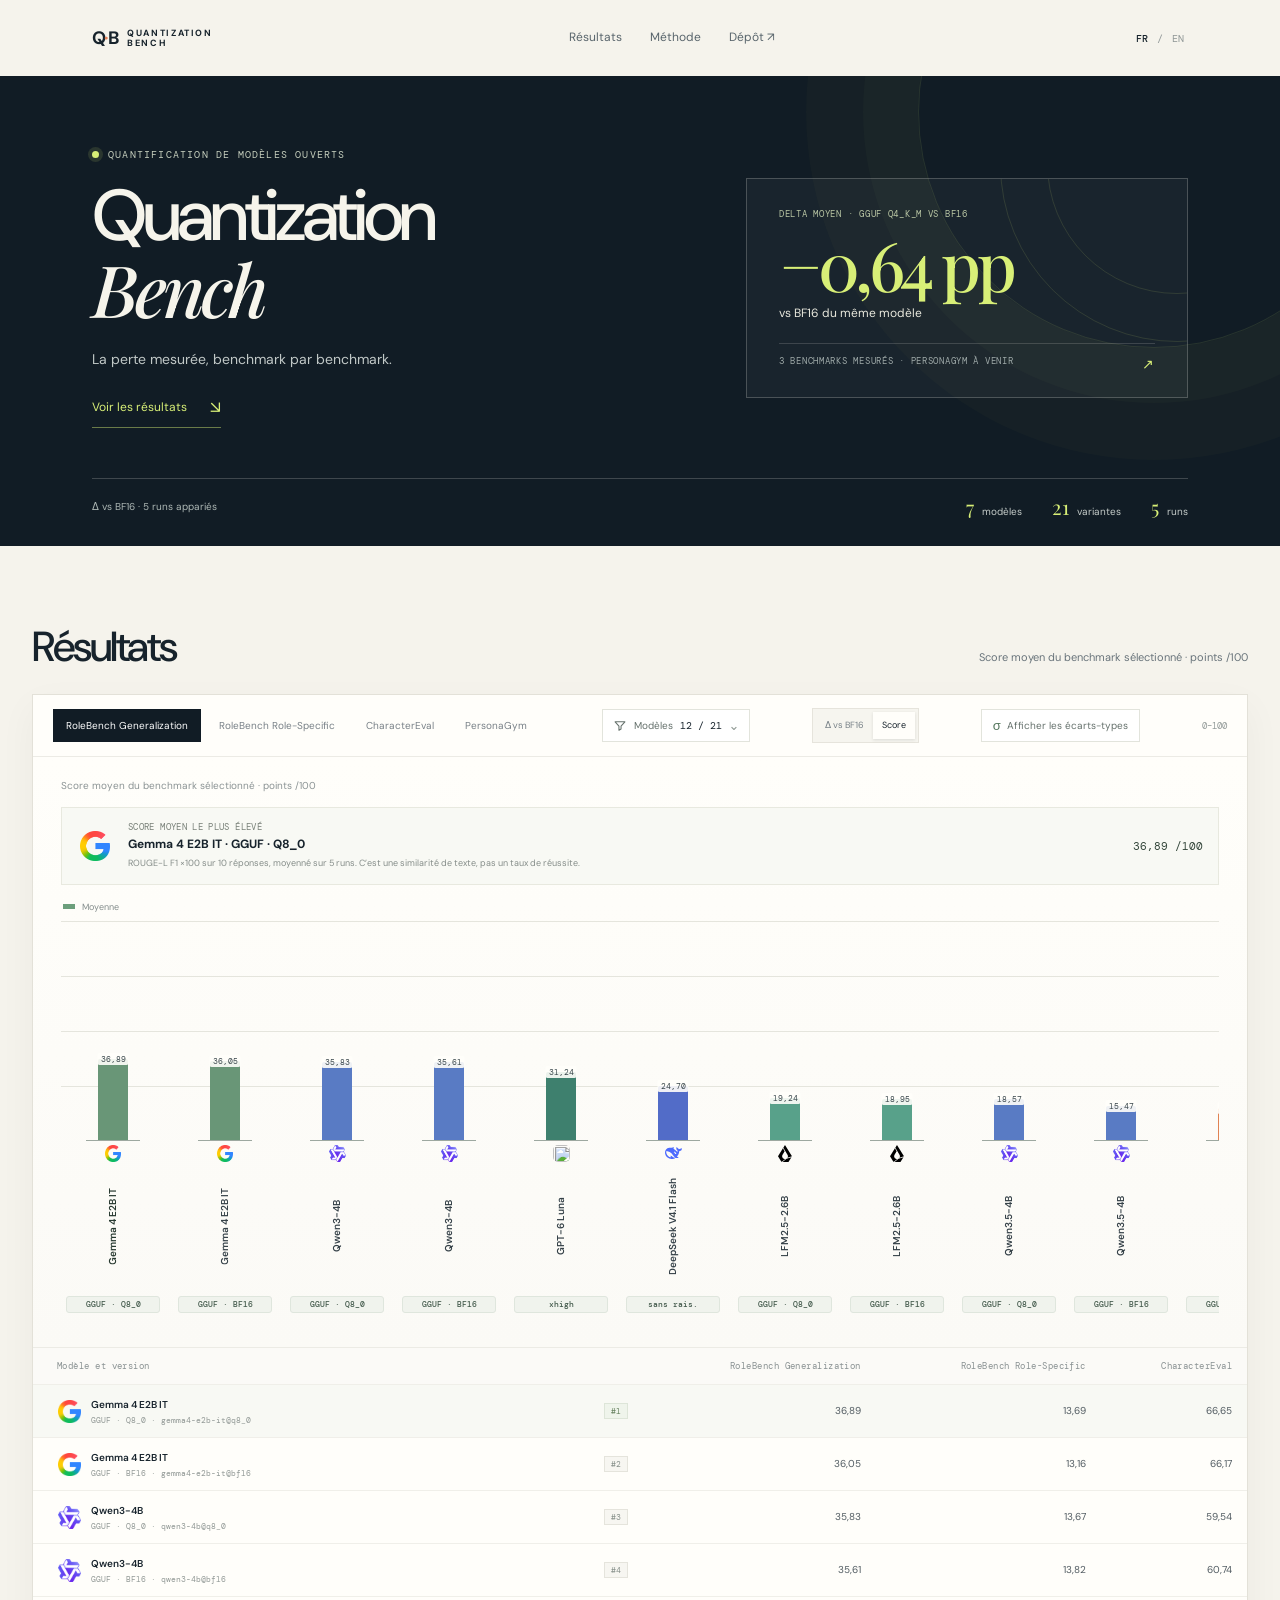
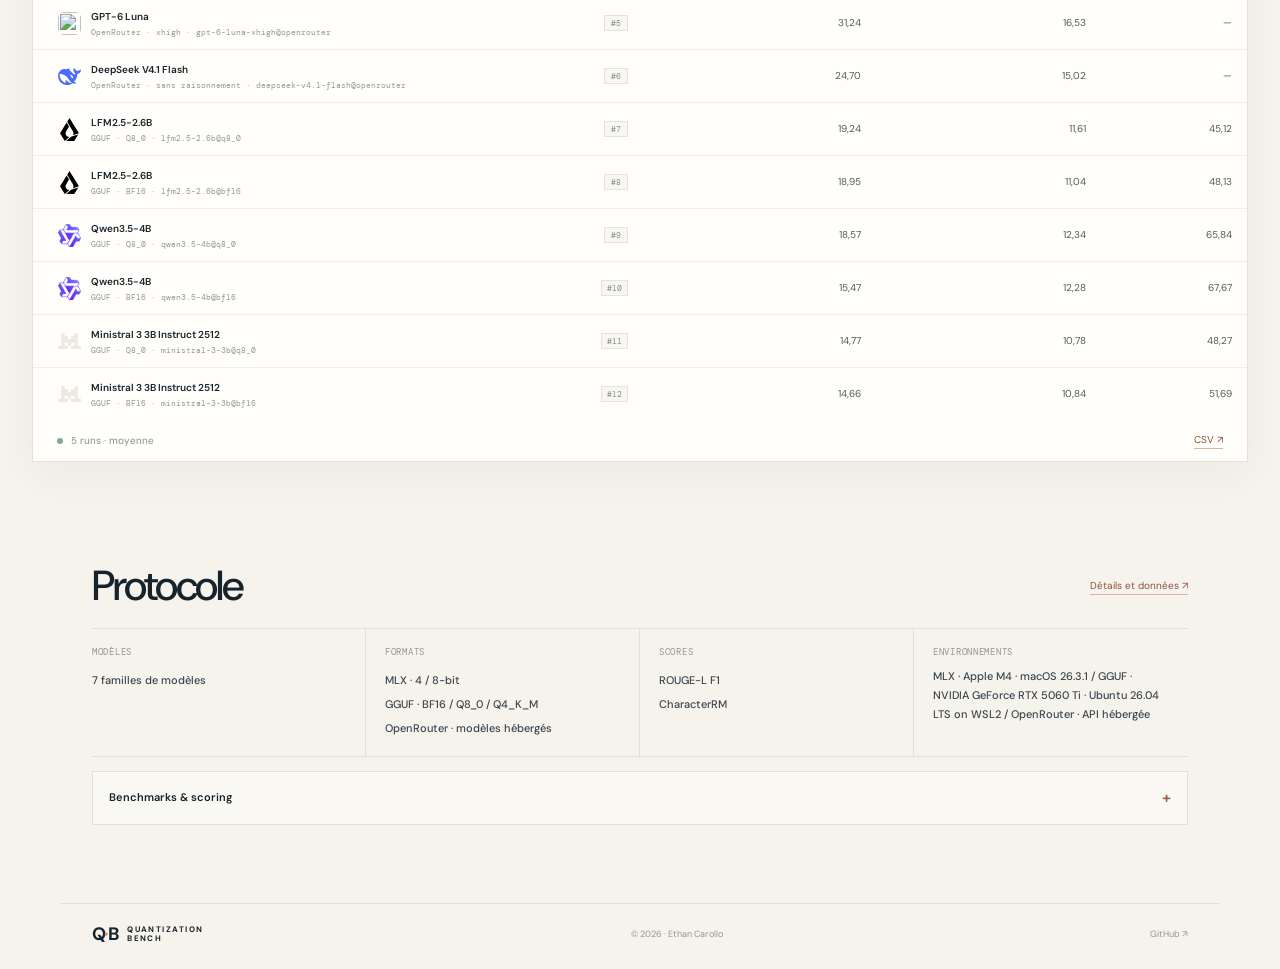
==== index.html @ e73d3d97 "feat(results): number ranked model rows" ====
<!doctype html>
<html lang="fr">
<head>
  <meta charset="utf-8">
  <meta name="viewport" content="width=device-width, initial-scale=1">
  <meta name="theme-color" content="#111c25">
  <meta name="description" content="Measured benchmark score changes by GGUF quantization, compared with BF16 baselines.">
  <title>Quantization Bench — Results</title>
  <link rel="icon" type="image/svg+xml" href="favicon.svg">
  <link rel="stylesheet" href="styles.css?v=model-ranks-20261015">
  <script defer src="site.js?v=model-ranks-20261015"></script>
</head>
<body>
  <a class="skip-link" href="#main" data-i18n="skip">Aller au contenu</a>
  <header class="topbar">
    <a class="wordmark" href="#top" aria-label="Quantization Bench"><span class="mark">Q<span>·</span>B</span><span>QUANTIZATION<br>BENCH</span></a>
    <nav class="topnav" aria-label="Navigation principale" data-i18n-aria="nav.aria">
      <a href="#results" data-i18n="nav.results">Résultats</a>
      <a href="#method" data-i18n="nav.method">Méthode</a>
      <a href="https://github.com/EthanCarollo/quantization-bench" data-i18n="nav.repo">Dépôt ↗</a>
    </nav>
    <div class="language-switch" role="group" aria-label="Language / Langue">
      <button type="button" data-language="fr" aria-pressed="true">FR</button><span aria-hidden="true">/</span><button type="button" data-language="en" aria-pressed="false">EN</button>
    </div>
  </header>

  <main id="main">
    <section class="hero" id="top">
      <div class="hero-grid">
        <div class="hero-copy">
          <p class="eyebrow"><span class="pulse"></span><span data-i18n="hero.eyebrow">OPEN MODEL QUANTIZATION</span></p>
          <h1 data-i18n="hero.title">Quantization<br><em>Bench</em></h1>
          <p class="hero-lede" data-i18n="hero.lede">Perte mesurée, benchmark par benchmark.</p>
          <a class="hero-link" href="#results"><span data-i18n="hero.cta">Voir les résultats</span><span aria-hidden="true">↘</span></a>
        </div>
        <div class="hero-score" aria-live="polite">
          <div class="score-orbit orbit-one"></div><div class="score-orbit orbit-two"></div>
          <p class="score-kicker" data-i18n="hero.scoreLabel">Q4_K_M · DELTA MOYEN VS BF16</p>
          <strong id="hero-score-value">—</strong>
          <p class="score-model" id="hero-score-model">—</p>
          <div class="score-foot"><span data-i18n="hero.scoreNote">3 benchmarks · 5 modèles GGUF</span><span class="score-arrow">↗</span></div>
        </div>
      </div>
      <div class="hero-bottom">
        <span class="hero-summary" data-i18n="hero.summary">Δ vs BF16 · 5 runs appariés</span>
        <div class="hero-stats">
          <div><strong id="stat-models">5</strong><span data-i18n="stats.models">modèles</span></div>
          <div><strong id="stat-variants">19</strong><span data-i18n="stats.variants">variantes</span></div>
          <div><strong>5</strong><span data-i18n="stats.runs">runs</span></div>
        </div>
      </div>
    </section>

    <section class="section results-section" id="results">
      <div class="section-heading">
        <h2 data-i18n="results.title">Résultats</h2>
        <p class="section-intro" data-i18n="results.caption">Δ vs BF16 · points sur 100</p>
      </div>
      <div class="score-panel">
        <div class="panel-top">
          <div class="metric-tabs" role="group" aria-label="Benchmark" data-i18n-aria="metric.aria">
            <button id="tab-general" class="metric-tab active" type="button" aria-controls="metric-panel" aria-pressed="true" data-metric="rolebench_generalization">RoleBench Generalization</button>
            <button id="tab-specific" class="metric-tab" type="button" aria-controls="metric-panel" aria-pressed="false" data-metric="rolebench_role_specific">RoleBench Role-Specific</button>
            <button id="tab-character" class="metric-tab" type="button" aria-controls="metric-panel" aria-pressed="false" data-metric="charactereval">CharacterEval</button>
            <button id="tab-personagym" class="metric-tab" type="button" aria-controls="metric-panel" aria-pressed="false" data-metric="personagym">PersonaGym</button>
          </div>
          <div class="model-filter" id="model-filter">
            <button class="model-filter-toggle" id="model-filter-toggle" type="button" aria-expanded="false" aria-controls="model-filter-popover">
              <svg aria-hidden="true" viewBox="0 0 20 20"><path d="M3 4h14l-5.5 6.2v4.1l-3 1.7v-5.8L3 4Z" /></svg>
              <span data-i18n="results.modelFilter">Modèles</span>
              <strong id="model-filter-count">—</strong>
              <span class="model-filter-caret" aria-hidden="true">⌄</span>
            </button>
            <div class="model-filter-popover" id="model-filter-popover" hidden>
              <label class="sr-only" for="model-filter-search" data-i18n="results.modelSearch">Rechercher un modèle ou un format</label>
              <input id="model-filter-search" class="model-filter-search" type="search" data-i18n-placeholder="results.modelSearch" placeholder="Rechercher un modèle ou un format">
              <div class="model-filter-actions">
                <button id="model-select-all" type="button" data-i18n="results.selectAll">Tout afficher</button>
                <button id="model-select-none" type="button" data-i18n="results.selectNone">Tout masquer</button>
              </div>
              <div class="model-filter-options" id="model-filter-options" role="group" aria-label="Configurations affichées" data-i18n-aria="results.modelOptions"></div>
              <p class="model-filter-no-results" id="model-filter-no-results" data-i18n="results.noSearchResults" hidden>Aucun modèle ne correspond à cette recherche.</p>
              <p class="model-filter-status" id="model-filter-status" aria-live="polite"></p>
            </div>
          </div>
          <div class="view-switch" role="group" aria-label="Data view" data-i18n-aria="view.aria">
            <button type="button" data-view="delta" aria-pressed="false" data-i18n="view.delta">Δ vs BF16</button>
            <button type="button" data-view="score" aria-pressed="true" data-i18n="view.score">Score</button>
          </div>
          <button class="stddev-toggle" id="stddev-toggle" type="button" aria-pressed="false" aria-controls="bar-chart score-table">
            <span class="stddev-symbol" aria-hidden="true">σ</span>
            <span id="stddev-toggle-label" data-i18n="results.showStdDev">Afficher les écarts-types</span>
          </button>
          <span class="scale-label" id="scale-label">± points</span>
        </div>
        <div class="chart-area" id="metric-panel" role="region" aria-labelledby="tab-general" tabindex="0">
          <p class="chart-caption" data-i18n="results.chartCaption">Δ moyenne appariée · points /100 · négatif = perte</p>
          <div class="ranking-insight" aria-live="polite">
            <span class="insight-logo model-logo" id="insight-logo" aria-hidden="true">Q</span>
            <div class="insight-copy">
              <span class="insight-kicker" id="insight-label">Meilleur résultat sur ce benchmark</span>
              <strong id="insight-title">—</strong>
              <span id="insight-description">Classement limité au benchmark sélectionné.</span>
            </div>
            <strong class="insight-value" id="insight-value">—</strong>
          </div>
          <div class="chart-legend" aria-label="Légende du graphique">
            <span><i class="legend-mean" aria-hidden="true"></i><span data-i18n="results.legendMean">Moyenne</span></span>
            <span id="legend-sd" hidden><i class="legend-spread" aria-hidden="true"></i><span data-i18n="results.legendSpread">Écart-type (±1σ)</span></span>
          </div>
          <div class="bar-chart" id="bar-chart" aria-live="polite" aria-label="Comparaison des scores" data-i18n-aria="chart.aria"></div>
        </div>
        <div class="table-wrap">
          <table>
            <caption class="sr-only">Benchmark results by model and quantization</caption>
            <thead><tr><th scope="col" data-i18n="table.model">Modèle et version</th><th scope="col">RoleBench Generalization</th><th scope="col">RoleBench Role-Specific</th><th scope="col">CharacterEval</th></tr></thead>
            <tbody id="score-table"></tbody>
          </table>
        </div>
        <div class="table-bottom"><span><span class="legend-dot"></span><span id="result-runs-label" data-i18n="results.runs">5 runs · moyenne ± écart-type</span></span><a href="https://github.com/EthanCarollo/quantization-bench/blob/main/results/summary.csv" data-i18n="results.csv">CSV ↗</a></div>
      </div>
    </section>

    <section class="section method-section" id="method">
      <div class="section-heading">
        <h2 data-i18n="method.title">Protocole</h2>
        <a class="text-link" href="https://github.com/EthanCarollo/quantization-bench" data-i18n="method.repo">Détails et données ↗</a>
      </div>
      <div class="fact-grid">
        <article class="fact-card"><span data-i18n="method.models">Modèles</span><strong data-i18n="method.modelsSummary">7 familles de modèles</strong></article>
        <article class="fact-card"><span data-i18n="method.formats">Formats</span><strong>MLX · 4 / 8-bit<br>GGUF · BF16 / Q8_0 / Q4_K_M<br>OpenRouter · modèles hébergés</strong></article>
        <article class="fact-card"><span data-i18n="method.scoring">Scores</span><strong>ROUGE-L F1<br>CharacterRM</strong></article>
        <article class="fact-card"><span data-i18n="method.environment">Environnements</span><strong id="environment-summary">MLX · GGUF</strong></article>
      </div>
      <details class="method-details">
        <summary><span data-i18n="details.title">Benchmarks & scoring</span><span class="summary-plus">+</span></summary>
        <div class="detail-content">
          <p><strong>RoleBench Generalization</strong> — <span data-i18n="details.general">10 prompts · ROUGE-L F1 comparé à une référence RoleGPT.</span></p>
          <p><strong>RoleBench Role-Specific</strong> — <span data-i18n="details.specific">10 prompts liés à un rôle · ROUGE-L F1.</span></p>
          <p><strong>CharacterEval</strong> — <span data-i18n="details.character">12 exemples · CharacterRM · note de 1–5 ramenée à 0–100.</span></p>
          <p><strong>PersonaGym</strong> — <span data-i18n="details.personagym">200 personas · 10 000 questions · action attendue, justification, style linguistique, cohérence et toxicité. PersonaScore et sous-scores de 1 à 5, produits par des modèles-juges. Ce benchmark n’a pas encore été exécuté pour les modèles de cette page.</span> <a href="https://github.com/vsamuel2003/PersonaGym">Code et données ↗</a></p>
          <p data-i18n="details.protocol">Δ = quantized GGUF score − same-model BF16 score · 5 paired runs.</p>
          <p data-i18n="details.sd">Écart-type calculé sur cinq moyennes de run ; pour Δ, sur les cinq différences appariées.</p>
          <p data-i18n="details.reading">Comparez les modèles à l'intérieur d'un même benchmark : les scores entre colonnes ne sont pas équivalents.</p>
          <p data-i18n="details.claims">Les pertes annoncées par les éditeurs ne sont pas référencées.</p>
          <p data-i18n="details.brandCredits">Logos des familles Gemma (Google), Qwen, Mistral et Liquid AI : <a href="https://ai.google.dev/gemma/docs">Google</a> · <a href="https://github.com/QwenLM/qwenlm.github.io">Qwen</a> · <a href="https://mistral.ai/brand/">Mistral</a> · <a href="https://www.liquid.ai/">Liquid AI</a>. Marques affichées pour identifier les modèles évalués, sans affiliation ni approbation.</p>
          <p class="pending-note"><span data-i18n="details.pending">Not run yet:</span> IFBench · Humanity’s Last Exam · LiveCodeBench · PersonaGym</p>
          <div class="detail-links"><a href="https://huggingface.co/datasets/ZenMoore/RoleBench">RoleBench ↗</a><a href="https://github.com/morecry/CharacterEval">CharacterEval ↗</a><a href="https://github.com/EthanCarollo/quantization-bench/blob/main/results/summary.json">JSON ↗</a></div>
        </div>
      </details>
    </section>
  </main>

  <footer class="footer">
    <a class="wordmark footer-wordmark" href="#top"><span class="mark">Q<span>·</span>B</span><span>QUANTIZATION<br>BENCH</span></a>
    <span>© 2026 · Ethan Carollo</span>
    <a href="https://github.com/EthanCarollo/quantization-bench">GitHub ↗</a>
  </footer>
</body>
</html>
---- styles.css ----
@import url('https://fonts.googleapis.com/css2?family=DM+Mono:wght@400;500&family=DM+Sans:wght@400;500;600;700&family=Playfair+Display:ital,wght@0,500;0,600;1,500;1,600&display=swap');

:root {
  --ink: #17232c;
  --muted: #69747b;
  --paper: #f5f3ec;
  --white: #fffefa;
  --navy: #111c25;
  --line: #e1dfd6;
  --lime: #d8ef77;
  --orange: #e58058;
  --mint: #89bfaa;
  --mono: "DM Mono", ui-monospace, SFMono-Regular, monospace;
  --sans: "DM Sans", Inter, system-ui, -apple-system, "Segoe UI", sans-serif;
  --serif: "Playfair Display", Georgia, serif;
  --wrap: 1160px;
}

* { box-sizing: border-box; }
html { scroll-behavior: smooth; scroll-padding-top: 80px; }
body {
  margin: 0;
  background: var(--paper);
  color: var(--ink);
  font: 15px/1.6 var(--sans);
  -webkit-font-smoothing: antialiased;
}
a { color: inherit; text-decoration: none; }
button { font: inherit; }
a:focus-visible, button:focus-visible, summary:focus-visible, [tabindex]:focus-visible {
  outline: 2px solid #829d36;
  outline-offset: 3px;
}
.skip-link {
  position: absolute;
  z-index: 10;
  top: 8px;
  left: -999px;
  padding: 8px 14px;
  background: var(--lime);
}
.skip-link:focus { left: 8px; }
.topbar {
  width: min(100%, var(--wrap));
  height: 76px;
  padding: 0 32px;
  margin: auto;
  display: flex;
  align-items: center;
  justify-content: space-between;
  gap: 20px;
}
.wordmark {
  display: inline-flex;
  align-items: center;
  gap: 10px;
  flex: 0 0 auto;
  font-size: 9px;
  line-height: 1.15;
  letter-spacing: .18em;
  font-weight: 700;
}
.mark { font-size: 18px; letter-spacing: -.09em; }
.mark span { color: var(--orange); }
.topnav { display: flex; align-items: center; gap: 28px; color: #59656c; font-size: 12px; }
.topnav a:hover, .footer a:hover { color: #b75e3b; }
.language-switch { display: flex; align-items: center; gap: 5px; color: #909797; font: 10px var(--mono); }
.language-switch button {
  padding: 7px 4px;
  border: 0;
  background: none;
  color: inherit;
  font: inherit;
  cursor: pointer;
}
.language-switch button[aria-pressed="true"] { color: var(--ink); font-weight: 500; }

.hero {
  position: relative;
  overflow: hidden;
  padding: 58px max(32px, calc((100vw - var(--wrap)) / 2 + 32px)) 24px;
  background: var(--navy);
  color: #f6f4eb;
}
.hero::before {
  position: absolute;
  top: -200px;
  right: -110px;
  width: 470px;
  height: 470px;
  border: 1px solid rgba(216, 239, 119, .11);
  border-radius: 50%;
  box-shadow: 0 0 0 55px rgba(216, 239, 119, .025), 0 0 0 112px rgba(216, 239, 119, .02);
  content: "";
}
.hero-grid, .hero-bottom { position: relative; max-width: 1096px; margin: 0 auto; }
.hero-grid {
  min-height: 308px;
  display: grid;
  grid-template-columns: 1.15fr .85fr;
  align-items: center;
  gap: 56px;
}
.eyebrow { margin: 0 0 19px; font: 10px var(--mono); letter-spacing: .12em; }
.hero .eyebrow { color: #c5cebd; }
.pulse {
  display: inline-block;
  width: 7px;
  height: 7px;
  margin-right: 9px;
  border-radius: 50%;
  background: var(--lime);
  box-shadow: 0 0 0 4px rgba(216, 239, 119, .12);
}
h1, h2, h3, p { margin-top: 0; }
.hero h1 {
  margin: 0 0 18px;
  font-size: clamp(48px, 6vw, 72px);
  font-weight: 500;
  line-height: 1;
  letter-spacing: -.06em;
}
.hero h1 em, h2 em { font-family: var(--serif); font-weight: 500; letter-spacing: -.055em; }
.hero-lede { margin: 0; color: #c1c8c7; font-size: 14px; }
.hero-link {
  display: inline-flex;
  align-items: center;
  gap: 23px;
  margin-top: 23px;
  padding-bottom: 6px;
  border-bottom: 1px solid rgba(216, 239, 119, .45);
  color: var(--lime);
  font-size: 12px;
}
.hero-link span:last-child { font-size: 17px; }
.hero-score {
  position: relative;
  min-height: 220px;
  overflow: hidden;
  padding: 29px 32px 18px;
  border: 1px solid rgba(245, 243, 236, .22);
  background: rgba(255, 255, 255, .035);
}
.score-orbit { position: absolute; border: 1px solid rgba(216, 239, 119, .12); border-radius: 50%; pointer-events: none; }
.orbit-one { top: -145px; right: -120px; width: 260px; height: 260px; }
.orbit-two { top: -192px; right: -168px; width: 355px; height: 355px; }
.score-kicker, .score-foot {
  position: relative;
  font: 9px var(--mono);
  letter-spacing: .08em;
}
.score-kicker { margin: 0 0 8px; color: #b9c6a4; }
.hero-score strong {
  display: block;
  margin: 11px 0 6px;
  color: var(--lime);
  font: 500 68px/.98 var(--serif);
  letter-spacing: -.07em;
}
.score-model { margin: 0 0 20px; color: #e8e8dd; font-size: 12px; }
.score-foot { display: flex; justify-content: space-between; padding-top: 11px; border-top: 1px solid rgba(245, 243, 236, .16); color: #9ea9a8; }
.score-arrow { color: var(--lime); font-size: 14px; }
.hero-bottom {
  display: flex;
  align-items: center;
  justify-content: space-between;
  gap: 24px;
  margin-top: 36px;
  padding: 14px 0 2px;
  border-top: 1px solid rgba(245, 243, 236, .2);
}
.hero-summary { color: #aeb8b5; font-size: 10px; }
.hero-stats { display: flex; gap: 30px; }
.hero-stats div { display: flex; align-items: baseline; gap: 8px; }
.hero-stats strong { color: var(--lime); font: 20px var(--serif); }
.hero-stats span { color: #c6cdca; font-size: 10px; }

.section { width: min(100%, var(--wrap)); margin: 0 auto; padding: 78px 32px; }
.results-section { width: 100%; max-width: none; padding-inline: clamp(18px, 2.5vw, 40px); }
.section-heading { display: flex; align-items: baseline; justify-content: space-between; gap: 24px; margin-bottom: 24px; }
.section-heading h2 { margin: 0; font-size: clamp(30px, 4vw, 42px); font-weight: 500; line-height: 1.1; letter-spacing: -.05em; }
.section-intro { margin: 0; color: var(--muted); font-size: 11px; }
.score-panel { border: 1px solid #e3e1d8; background: var(--white); box-shadow: 0 13px 36px rgba(36, 43, 44, .045); }
.panel-top { min-height: 62px; padding: 9px 20px; border-bottom: 1px solid #ecebe5; display: flex; flex-wrap: wrap; align-items: center; justify-content: space-between; gap: 15px; }
.metric-tabs { display: flex; align-items: center; gap: 5px; }
.metric-tab {
  min-height: 33px;
  padding: 0 12px;
  border: 1px solid transparent;
  background: transparent;
  color: #788087;
  font-size: 10px;
  cursor: pointer;
}
.metric-tab:hover { color: var(--ink); }
.metric-tab.active { border-color: var(--navy); background: var(--navy); color: white; }
.model-filter { position: relative; z-index: 6; flex: 0 0 auto; }
.model-filter-toggle { display: inline-flex; min-height: 33px; align-items: center; gap: 7px; padding: 0 10px; border: 1px solid #e2e4dc; background: #fff; color: #65716c; font-size: 10px; cursor: pointer; }
.model-filter-toggle:hover, .model-filter-toggle[aria-expanded="true"] { border-color: #b8c6bb; color: #33463a; }
.model-filter-toggle svg { width: 14px; height: 14px; fill: none; stroke: currentColor; stroke-linecap: round; stroke-linejoin: round; stroke-width: 1.5; }
.model-filter-toggle strong { color: var(--ink); font: 10px var(--mono); font-variant-numeric: tabular-nums; }
.model-filter-caret { color: #8e9893; font-size: 13px; line-height: 1; }
.model-filter-popover { position: absolute; top: calc(100% + 8px); right: 0; display: grid; grid-template-rows: auto auto minmax(0, 1fr) auto auto; gap: 9px; width: min(340px, calc(100vw - 36px)); max-height: min(460px, 72vh); padding: 12px; overflow: hidden; border: 1px solid #e2e4dc; background: #fffefa; box-shadow: 0 14px 36px rgba(23, 35, 44, .15); }
.model-filter-popover[hidden] { display: none; }
.model-filter-search { width: 100%; min-height: 34px; padding: 0 10px; border: 1px solid #e5e4dc; background: #fff; color: var(--ink); font: 10px var(--sans); }
.model-filter-search:focus { border-color: #a9c2ae; outline: 2px solid rgba(130, 157, 54, .18); }
.model-filter-actions { display: flex; justify-content: space-between; gap: 8px; }
.model-filter-actions button { padding: 4px 0; border: 0; background: none; color: #62746a; font-size: 9px; cursor: pointer; }
.model-filter-actions button:hover { color: #25372d; text-decoration: underline; }
.model-filter-options { display: grid; gap: 8px; min-height: 0; overflow-y: auto; overscroll-behavior: contain; }
.model-filter-family { min-width: 0; margin: 0; padding: 0 0 7px; border: 0; border-bottom: 1px solid #efeee8; }
.model-filter-family legend { width: 100%; padding: 0; margin-bottom: 3px; }
.model-family-toggle { display: flex; align-items: center; gap: 7px; cursor: pointer; }
.model-family-toggle input, .model-filter-option input { width: 13px; height: 13px; flex: 0 0 auto; accent-color: #608b6d; }
.model-family-toggle strong { overflow: hidden; color: #354148; font-size: 10px; font-weight: 600; text-overflow: ellipsis; white-space: nowrap; }
.model-family-toggle > small { margin-left: auto; color: #929996; font: 8px var(--mono); }
.model-family-logo { display: inline-flex; align-items: center; }
.model-family-logo .model-logo { width: 19px; height: 19px; }
.model-filter-variants { display: grid; gap: 2px; padding-left: 26px; }
.model-filter-option { display: flex; align-items: center; gap: 7px; min-height: 24px; color: #66716d; font-size: 9px; cursor: pointer; }
.model-filter-option:hover { color: var(--ink); }
.model-filter-option[hidden], .model-filter-family[hidden] { display: none; }
.model-filter-no-results { margin: 0; padding: 8px 2px; color: #818a87; font-size: 9px; }
.model-filter-status { margin: 0; padding-top: 8px; border-top: 1px solid #efeee8; color: #858e91; font: 8px var(--mono); }
.view-switch { display: flex; flex: 0 0 auto; padding: 3px; border: 1px solid #e6e4dc; background: #f6f5ef; }
.view-switch button { min-height: 27px; padding: 0 9px; border: 0; background: transparent; color: #778087; font-size: 9px; cursor: pointer; }
.view-switch button[aria-pressed="true"] { background: var(--white); color: var(--ink); box-shadow: 0 1px 3px rgba(23, 35, 44, .12); }
.stddev-toggle { display: inline-flex; min-height: 33px; flex: 0 0 auto; align-items: center; gap: 7px; padding: 0 11px; border: 1px solid #e2e4dc; background: #fff; color: #65716c; font-size: 10px; cursor: pointer; }
.stddev-toggle:hover { border-color: #b8c6bb; color: #33463a; }
.stddev-toggle[aria-pressed="true"] { border-color: #a9c2ae; background: #eff5ef; color: #334f3b; }
.stddev-symbol { color: #55775e; font: 13px var(--mono); }
.scale-label { flex: 0 0 auto; color: #929a98; font: 9px var(--mono); }
.chart-area { padding: 21px 28px 22px; background: linear-gradient(180deg, #fffefa, #fbfaf6); }
.chart-caption { margin: 0 0 13px; color: #8b9394; font-size: 10px; }
.view-switch[hidden], .stddev-toggle[hidden], .scale-label[hidden], .chart-legend[hidden] { display: none; }
.ranking-insight { display: grid; grid-template-columns: 38px minmax(0, 1fr) auto; align-items: center; gap: 13px; padding: 13px 15px; border: 1px solid #e8e9df; background: #f8f9f4; }
.insight-logo { width: 36px !important; height: 36px !important; border-radius: 10px !important; font-size: 15px !important; }
.insight-logo.has-logo { padding: 2px; }
.insight-copy { display: grid; min-width: 0; gap: 2px; }
.insight-kicker { color: #788078; font: 9px var(--mono); letter-spacing: .04em; text-transform: uppercase; }
.insight-copy strong { overflow: hidden; color: var(--ink); font-size: 12px; text-overflow: ellipsis; white-space: nowrap; }
.insight-copy > span:last-child { color: #858d89; font-size: 9px; }
.insight-value { padding-left: 12px; color: #33463a; font: 11px var(--mono); font-variant-numeric: tabular-nums; text-align: right; white-space: nowrap; }
.chart-legend { display: flex; align-items: center; gap: 18px; margin: 15px 2px 7px; color: #848d8c; font-size: 9px; }
.chart-legend > span { display: inline-flex; align-items: center; gap: 7px; }
.chart-legend > [hidden] { display: none; }
.legend-mean { width: 12px; height: 5px; background: #6c9f7c; }
.legend-spread { position: relative; width: 16px; height: 2px; background: #3c4945; }
.legend-spread::before, .legend-spread::after { position: absolute; top: -3px; width: 1px; height: 8px; background: #3c4945; content: ""; }
.legend-spread::before { left: 0; }
.legend-spread::after { right: 0; }
.bar-chart { position: relative; display: grid; grid-auto-flow: column; grid-auto-columns: minmax(104px, 1fr); column-gap: 8px; align-items: start; overflow-x: auto; overflow-y: hidden; padding: 0 0 8px; background-size: 100% 220px; background-repeat: no-repeat; scrollbar-width: thin; }
.bar-chart.delta-view { background-image: linear-gradient(to bottom, transparent calc(50% - .5px), #788780 calc(50% - .5px), #788780 calc(50% + .5px), transparent calc(50% + .5px)), repeating-linear-gradient(to bottom, #e5e5dd 0 1px, transparent 1px 25%); }
.bar-chart.score-view { background-image: repeating-linear-gradient(to bottom, #e5e5dd 0 1px, transparent 1px 25%); }
.bar-chart.is-empty { display: block; overflow: visible; padding: 0; background-image: none; }
.empty-results { padding: 22px 12px; border: 1px solid #ecebe5; color: #778087; font-size: 10px; text-align: center; }
.ranking-insight[hidden] { display: none; }
.benchmark-pending { display: grid; gap: 11px; padding: 20px; border: 1px solid #e8e9df; background: #f8f9f4; color: #53625b; font-size: 11px; line-height: 1.6; }
.benchmark-pending strong { max-width: 760px; font-weight: 500; }
.benchmark-pending a { width: fit-content; color: #3f7150; font-size: 10px; text-decoration: none; }
.benchmark-pending a:hover { text-decoration: underline; }
.empty-table { padding: 24px !important; color: #778087 !important; text-align: center !important; white-space: normal !important; }
.bar-column { position: relative; display: grid; grid-template-rows: 220px 24px 152px; justify-items: center; min-width: 0; padding: 0 3px; }
.bar-plot { position: relative; width: min(54px, 72%); height: 220px; overflow: visible; border-bottom: 1px solid #9da8a0; }
.bar-plot:focus-visible { outline: 2px solid #829d36; outline-offset: 3px; }
.bar-fill { position: absolute; top: var(--bar-start); left: 22%; z-index: 2; width: 56%; height: var(--bar-size); border-radius: 2px 2px 0 0; transition: top .35s ease, height .35s ease; }
.bar-fill.brand-gemma { background: #699677; }
.bar-fill.brand-qwen { background: #597bc4; }
.bar-fill.brand-ministral { background: #e18353; }
.bar-fill.brand-lfm { background: #58a18a; }
.bar-fill.brand-openai { background: #3e806e; }
.bar-fill.brand-deepseek { background: #526cc8; }
.bar-fill.brand-other { background: #77827e; }
.bar-fill.negative { border-radius: 0 0 2px 2px; background: #d77b58; }
.bar-fill.positive { background: #70a486; }
.bar-fill.neutral { width: 0; }
.uncertainty-range { position: absolute; top: var(--error-start); left: 50%; z-index: 4; width: 2px; height: var(--error-size); min-height: 2px; transform: translateX(-50%); background: #293b35; pointer-events: none; }
.uncertainty-range::before, .uncertainty-range::after { position: absolute; left: 50%; width: 11px; height: 1px; transform: translateX(-50%); background: #293b35; content: ""; }
.uncertainty-range::before { top: 0; }
.uncertainty-range::after { bottom: 0; }
.bar-value { position: absolute; top: var(--value-y); left: 50%; z-index: 5; padding: 1px 3px; transform: translate(-50%, -50%); border-radius: 2px; background: rgba(255, 254, 250, .9); color: #39464b; font: 8px var(--mono); font-variant-numeric: tabular-nums; white-space: nowrap; }
.bar-column.is-loss .bar-value { color: #a44e32; }
.bar-column.is-top .bar-column-label strong { color: #26382f; }
.bar-tooltip { position: absolute; top: 8px; left: 50%; z-index: 10; display: grid; width: max-content; max-width: min(220px, calc(100vw - 40px)); gap: 3px; padding: 8px 10px; transform: translate(-50%, -5px); border: 1px solid #d8e2d7; border-radius: 5px; background: #17232c; box-shadow: 0 8px 22px rgba(17, 28, 37, .2); color: #f6f4eb; opacity: 0; pointer-events: none; text-align: left; transition: opacity .14s ease, transform .14s ease, visibility .14s ease; visibility: hidden; }
.bar-plot:hover .bar-tooltip, .bar-plot:focus-visible .bar-tooltip { transform: translate(-50%, 0); opacity: 1; visibility: visible; }
.bar-column:first-child .bar-tooltip { left: 0; transform: translate(0, -5px); }
.bar-column:first-child .bar-plot:hover .bar-tooltip, .bar-column:first-child .bar-plot:focus-visible .bar-tooltip { transform: translate(0, 0); }
.bar-column:last-child .bar-tooltip { right: 0; left: auto; transform: translate(0, -5px); }
.bar-column:last-child .bar-plot:hover .bar-tooltip, .bar-column:last-child .bar-plot:focus-visible .bar-tooltip { transform: translate(0, 0); }
.bar-tooltip strong { color: #fffefa; font: 600 11px/1.3 var(--sans); white-space:normal; }
.bar-tooltip span { color: #d8e0db; font: 9px/1.35 var(--mono); white-space:normal; }
.bar-brand { display: flex; align-items: center; justify-content: center; }
.bar-brand .model-logo { width: 19px; height: 19px; border-radius: 6px; font-size: 8px; }
.bar-brand .model-logo.has-logo { padding: 0; }
.bar-column-label { position: relative; display: block; width: 100%; height: 152px; min-height: 0; padding: 0; text-align: center; }
.bar-column-label strong { position: absolute; top: 61px; left: 50%; display: block; width: max-content; max-width: 122px; overflow: hidden; transform: translate(-50%, -50%) rotate(-90deg); transform-origin: center; color: #354148; font-size: 10px; font-weight: 600; line-height: 1.25; text-overflow: ellipsis; white-space: nowrap; }
.bar-column-label small { position: absolute; right: 2px; bottom: 4px; left: 2px; display: block; overflow: hidden; max-width: calc(100% - 4px); margin: 0 auto; padding: 3px 4px; transform: none; border: 1px solid #dfe6dd; border-radius: 3px; background: #f0f3ed; color: #42594b; font: 500 8px/1.2 var(--mono); text-overflow: ellipsis; white-space: nowrap; }
.model-logo { display: inline-flex; width: 25px; height: 25px; flex: 0 0 auto; align-items: center; justify-content: center; border: 1px solid transparent; border-radius: 7px; font: 600 10px var(--sans); }
.model-logo.has-logo { overflow: hidden; border-color: transparent; background: transparent; }
.model-logo img { display: block; width: 100%; height: 100%; object-fit: contain; }
.brand-gemma { border-color: #d3e1d2; background: #edf4ec; color: #4d7857; }
.brand-qwen { border-color: #d4ddf4; background: #edf1fc; color: #536cad; }
.brand-ministral { border-color: #f1d8ca; background: #fbefe8; color: #b96137; }
.brand-lfm { border-color: #d3e5de; background: #eaf4f0; color: #437d68; }
.brand-openai { border-color: #cce6df; background: #e7f4ef; color: #267660; }
.brand-deepseek { border-color: #d4dcf4; background: #edf1fc; color: #4d6bfe; }
.brand-other { border-color: #dfe1df; background: #f1f2f0; color: #68716f; }
.table-wrap { overflow-x: auto; border-top: 1px solid #ecebe5; }
.table-wrap table { width: 100%; min-width: 750px; border-collapse: collapse; }
.table-wrap th { padding: 12px 15px; background: #fbfaf7; color: #8a9293; font: 9px var(--mono); letter-spacing: .05em; text-align: right; }
.table-wrap th:first-child, .table-wrap td:first-child { padding-left: 24px; text-align: left; }
.table-wrap td { padding: 12px 15px; border-top: 1px solid #f0efe9; color: #505a60; font-size: 10px; font-variant-numeric: tabular-nums; text-align: right; white-space: nowrap; }
.table-wrap tbody tr:hover { background: #faf9f4; }
.table-wrap tbody tr.is-top { background: #f8f9f4; }
.table-model { display: flex; min-width: 220px; align-items: center; gap: 9px; }
.table-model > span:nth-child(2) { display: grid; min-width: 0; gap: 2px; }
.model-name { color: var(--ink); font-size: 10px; font-weight: 600; }
.table-model small { color: #929996; font: 8px var(--mono); }
.rank-badge { min-width: 24px; margin-left: auto; padding: 2px 5px; border: 1px solid #e5e4dc; background: #f7f6f1; color: #87908a; font: 8px var(--mono); text-align: center; }
.table-wrap tbody tr.is-top .rank-badge { border-color: #dde5d8; background: #eff4eb; color: #66805e; }
.table-bottom { display: flex; justify-content: space-between; padding: 12px 24px; color: #858e91; font-size: 10px; }
.table-bottom > span { display: flex; align-items: center; gap: 8px; }
.legend-dot { width: 6px; height: 6px; border-radius: 50%; background: #80ad96; }
.table-bottom a, .text-link, .detail-links a { color: #8d523e; border-bottom: 1px solid #d7b4a4; }
.table-bottom a:hover, .text-link:hover, .detail-links a:hover { color: #b76c4b; }
.result-note { margin: 13px 0 0; color: #818a8d; font-size: 10px; }

.method-section { padding-top: 23px; }
.method-section .section-heading { align-items: center; margin-bottom: 19px; }
.text-link { font-size: 10px; white-space: nowrap; }
.fact-grid { display: grid; grid-template-columns: repeat(4, 1fr); border-top: 1px solid var(--line); border-bottom: 1px solid var(--line); }
.fact-card { min-height: 107px; padding: 17px 19px; border-right: 1px solid var(--line); }
.fact-card:first-child { padding-left: 0; }
.fact-card:last-child { border-right: 0; }
.fact-card > span { display: block; margin-bottom: 9px; color: #919797; font: 9px var(--mono); letter-spacing: .08em; text-transform: uppercase; }
.fact-card strong { color: #3b464c; font-size: 11px; font-weight: 500; line-height: 1.7; }
.fact-card #environment-summary { display: block; overflow-wrap: anywhere; }
.method-details { margin-top: 14px; border: 1px solid var(--line); background: rgba(255, 254, 250, .55); }
.method-details summary { display: flex; align-items: center; justify-content: space-between; gap: 12px; padding: 13px 16px; cursor: pointer; font-size: 11px; font-weight: 600; list-style: none; }
.method-details summary::-webkit-details-marker { display: none; }
.summary-plus { color: #9a624b; font-size: 16px; transition: transform .2s; }
.method-details[open] .summary-plus { transform: rotate(45deg); }
.detail-content { padding: 0 16px 16px; color: #69747b; font-size: 10px; }
.detail-content p { margin: 0 0 7px; }
.detail-content strong { color: #39464b; }
.detail-content .pending-note { margin-top: 13px; color: #899193; }
.detail-links { display: flex; flex-wrap: wrap; gap: 14px; margin-top: 12px; }
.detail-links a { font-size: 10px; }
.sr-only { position: absolute; width: 1px; height: 1px; padding: 0; margin: -1px; overflow: hidden; clip: rect(0, 0, 0, 0); white-space: nowrap; border: 0; }

.footer {
  width: min(100%, var(--wrap));
  margin: auto;
  padding: 20px 32px 24px;
  border-top: 1px solid var(--line);
  display: flex;
  align-items: center;
  justify-content: space-between;
  gap: 18px;
  color: #909898;
  font-size: 9px;
}
.footer-wordmark { color: var(--ink); font-size: 8px; }

@media (max-width: 850px) {
  .hero-grid { gap: 30px; }
  .hero-score { padding-right: 22px; padding-left: 22px; }
  .metric-tab { padding: 0 8px; font-size: 9px; }
  .fact-card { padding-right: 12px; padding-left: 12px; }
}
@media (max-width: 650px) {
  .topbar { height: 65px; padding: 0 18px; }
  .topnav { display: none; }
  .hero { padding: 45px 20px 20px; }
  .hero-grid { grid-template-columns: 1fr; gap: 28px; }
  .hero-score { min-height: 198px; }
  .hero-bottom { align-items: flex-start; flex-direction: column; gap: 9px; margin-top: 24px; }
  .hero-stats { width: 100%; justify-content: space-between; gap: 10px; }
  .section { padding: 55px 18px; }
  .results-section { padding-inline: 18px; }
  .section-heading { align-items: flex-start; flex-direction: column; gap: 7px; margin-bottom: 18px; }
  .section-heading h2 { font-size: 34px; }
  .panel-top { align-items: flex-start; flex-direction: column; gap: 8px; padding: 11px 12px; }
  .metric-tabs { width: 100%; flex-wrap: wrap; }
  .metric-tab { padding: 0 8px; font-size: 9px; }
  .model-filter { width: 100%; }
  .model-filter-toggle { width: 100%; justify-content: flex-start; }
  .model-filter-toggle strong { margin-left: auto; }
  .model-filter-popover { right: auto; left: 0; width: 100%; }
  .scale-label { display: none; }
  .chart-area { padding: 17px 13px; }
  .ranking-insight { grid-template-columns: 32px minmax(0, 1fr); gap: 9px; padding: 11px; }
  .insight-logo { width: 30px !important; height: 30px !important; }
  .insight-value { grid-column: 2; padding: 3px 0 0; text-align: left; }
  .chart-legend { gap: 11px; font-size: 8px; }
  .bar-chart { grid-auto-columns: minmax(86px, 1fr); background-size: 100% 205px; }
  .bar-column { grid-template-rows: 205px 22px 142px; }
  .bar-plot { height: 205px; }
  .bar-column-label { height: 142px; }
  .bar-column-label strong { top: 55px; max-width: 108px; font-size: 9px; }
  .bar-column-label small { right: 0; bottom: 3px; left: 0; max-width: 100%; padding: 3px 2px; font-size: 7px; }
  .bar-tooltip { max-width: min(190px, calc(100vw - 30px)); }
  .bar-value { font-size: 7px; }
  .table-wrap table { min-width: 700px; }
  .table-wrap th:first-child, .table-wrap td:first-child { padding-left: 14px; }
  .table-bottom { padding: 11px 13px; }
  .method-section { padding-top: 0; }
  .method-section .section-heading { flex-direction: row; align-items: center; }
  .fact-grid { grid-template-columns: repeat(2, 1fr); }
  .fact-card { min-height: 94px; padding: 13px 10px; border-bottom: 1px solid var(--line); }
  .fact-card:nth-child(odd) { padding-left: 0; border-right: 1px solid var(--line); }
  .fact-card:nth-child(even) { border-right: 0; }
  .fact-card:nth-last-child(-n+2) { border-bottom: 0; }
  .footer { padding: 18px; }
}
@media (prefers-reduced-motion: reduce) {
  *, *::before, *::after { scroll-behavior: auto !important; transition: none !important; }
}
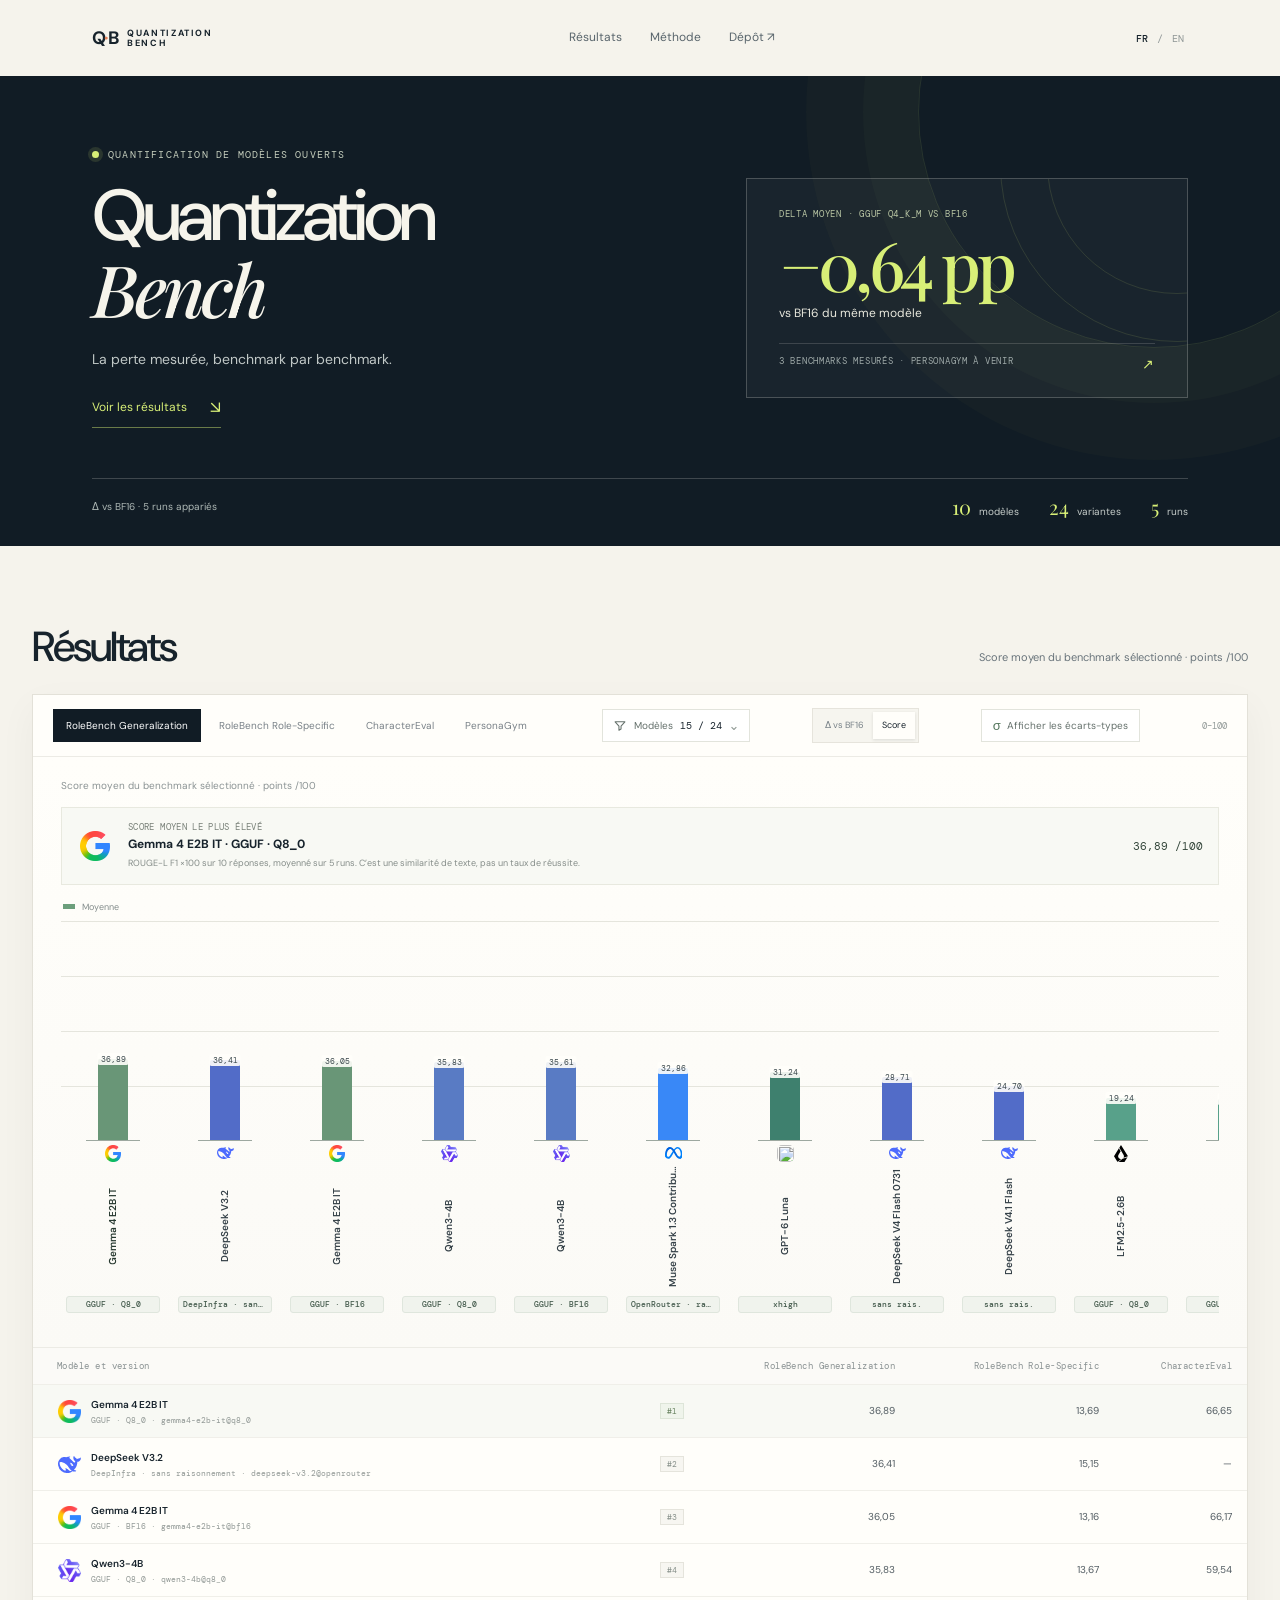
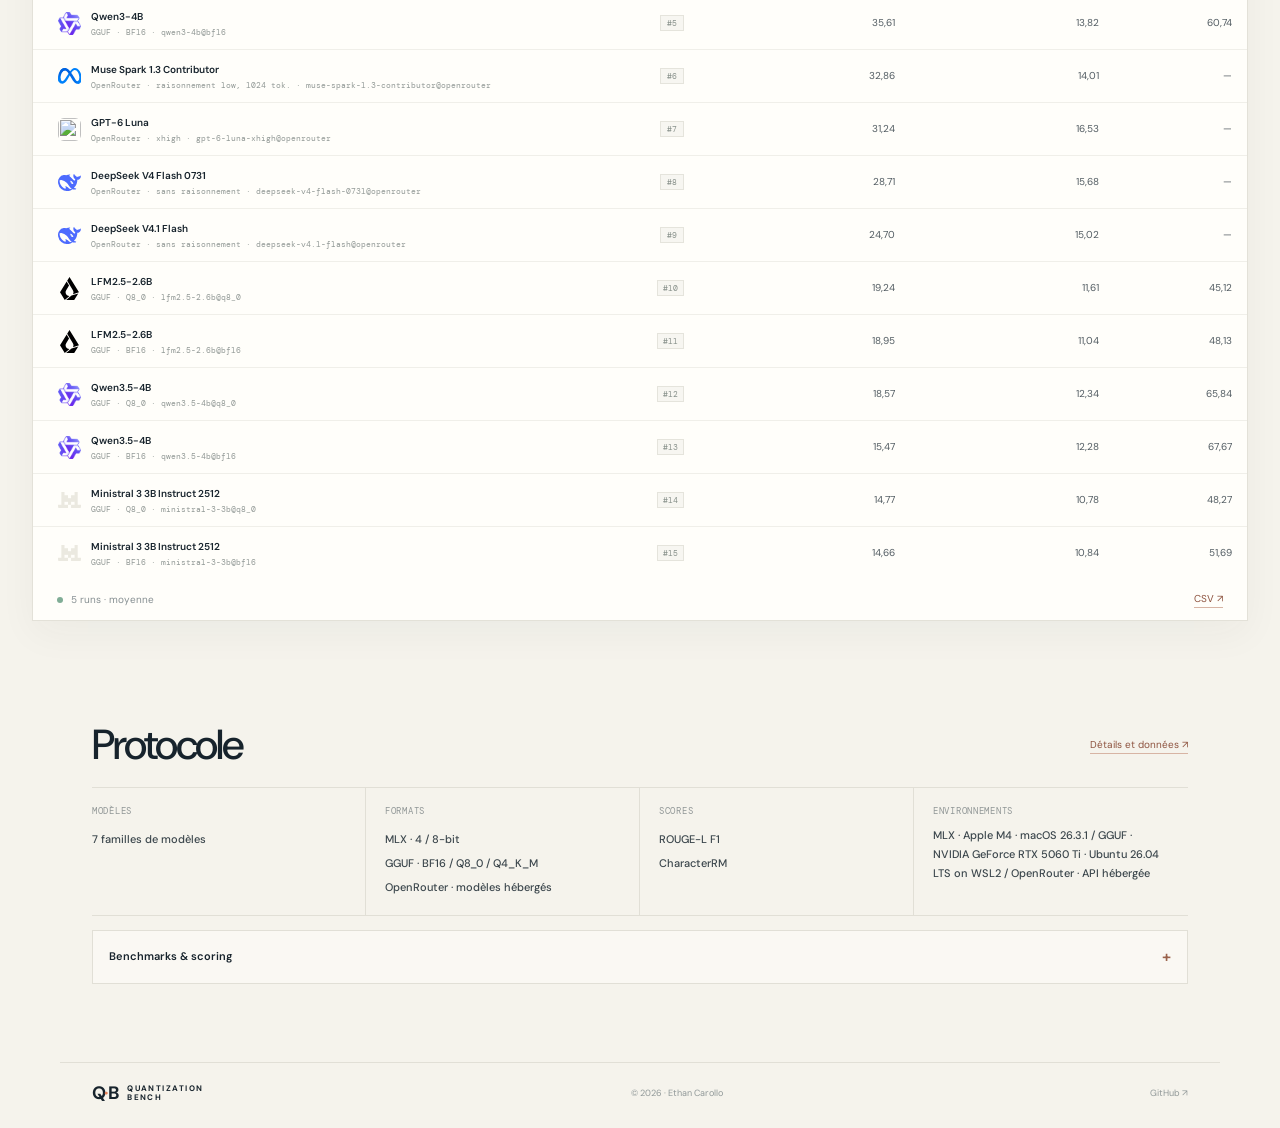
==== commit 21e66d5a: "fix(site): refresh cached benchmark data" ====
--- a/index.html
+++ b/index.html
@@ -7,8 +7,8 @@
   <meta name="description" content="Measured benchmark score changes by GGUF quantization, compared with BF16 baselines.">
   <title>Quantization Bench — Results</title>
   <link rel="icon" type="image/svg+xml" href="favicon.svg">
-  <link rel="stylesheet" href="styles.css?v=model-ranks-20261015">
-  <script defer src="site.js?v=model-ranks-20261015"></script>
+  <link rel="stylesheet" href="styles.css?v=benchmark-b88239d">
+  <script defer src="site.js?v=benchmark-b88239d"></script>
 </head>
 <body>
   <a class="skip-link" href="#main" data-i18n="skip">Aller au contenu</a>
--- a/styles.css
+++ b/styles.css
@@ -270,6 +270,7 @@
 .bar-fill.brand-lfm { background: #58a18a; }
 .bar-fill.brand-openai { background: #3e806e; }
 .bar-fill.brand-deepseek { background: #526cc8; }
+.bar-fill.brand-meta { background: #3988f7; }
 .bar-fill.brand-other { background: #77827e; }
 .bar-fill.negative { border-radius: 0 0 2px 2px; background: #d77b58; }
 .bar-fill.positive { background: #70a486; }
@@ -304,6 +305,7 @@
 .brand-lfm { border-color: #d3e5de; background: #eaf4f0; color: #437d68; }
 .brand-openai { border-color: #cce6df; background: #e7f4ef; color: #267660; }
 .brand-deepseek { border-color: #d4dcf4; background: #edf1fc; color: #4d6bfe; }
+.brand-meta { border-color: #d2e3fa; background: #edf5ff; color: #0866ff; }
 .brand-other { border-color: #dfe1df; background: #f1f2f0; color: #68716f; }
 .table-wrap { overflow-x: auto; border-top: 1px solid #ecebe5; }
 .table-wrap table { width: 100%; min-width: 750px; border-collapse: collapse; }
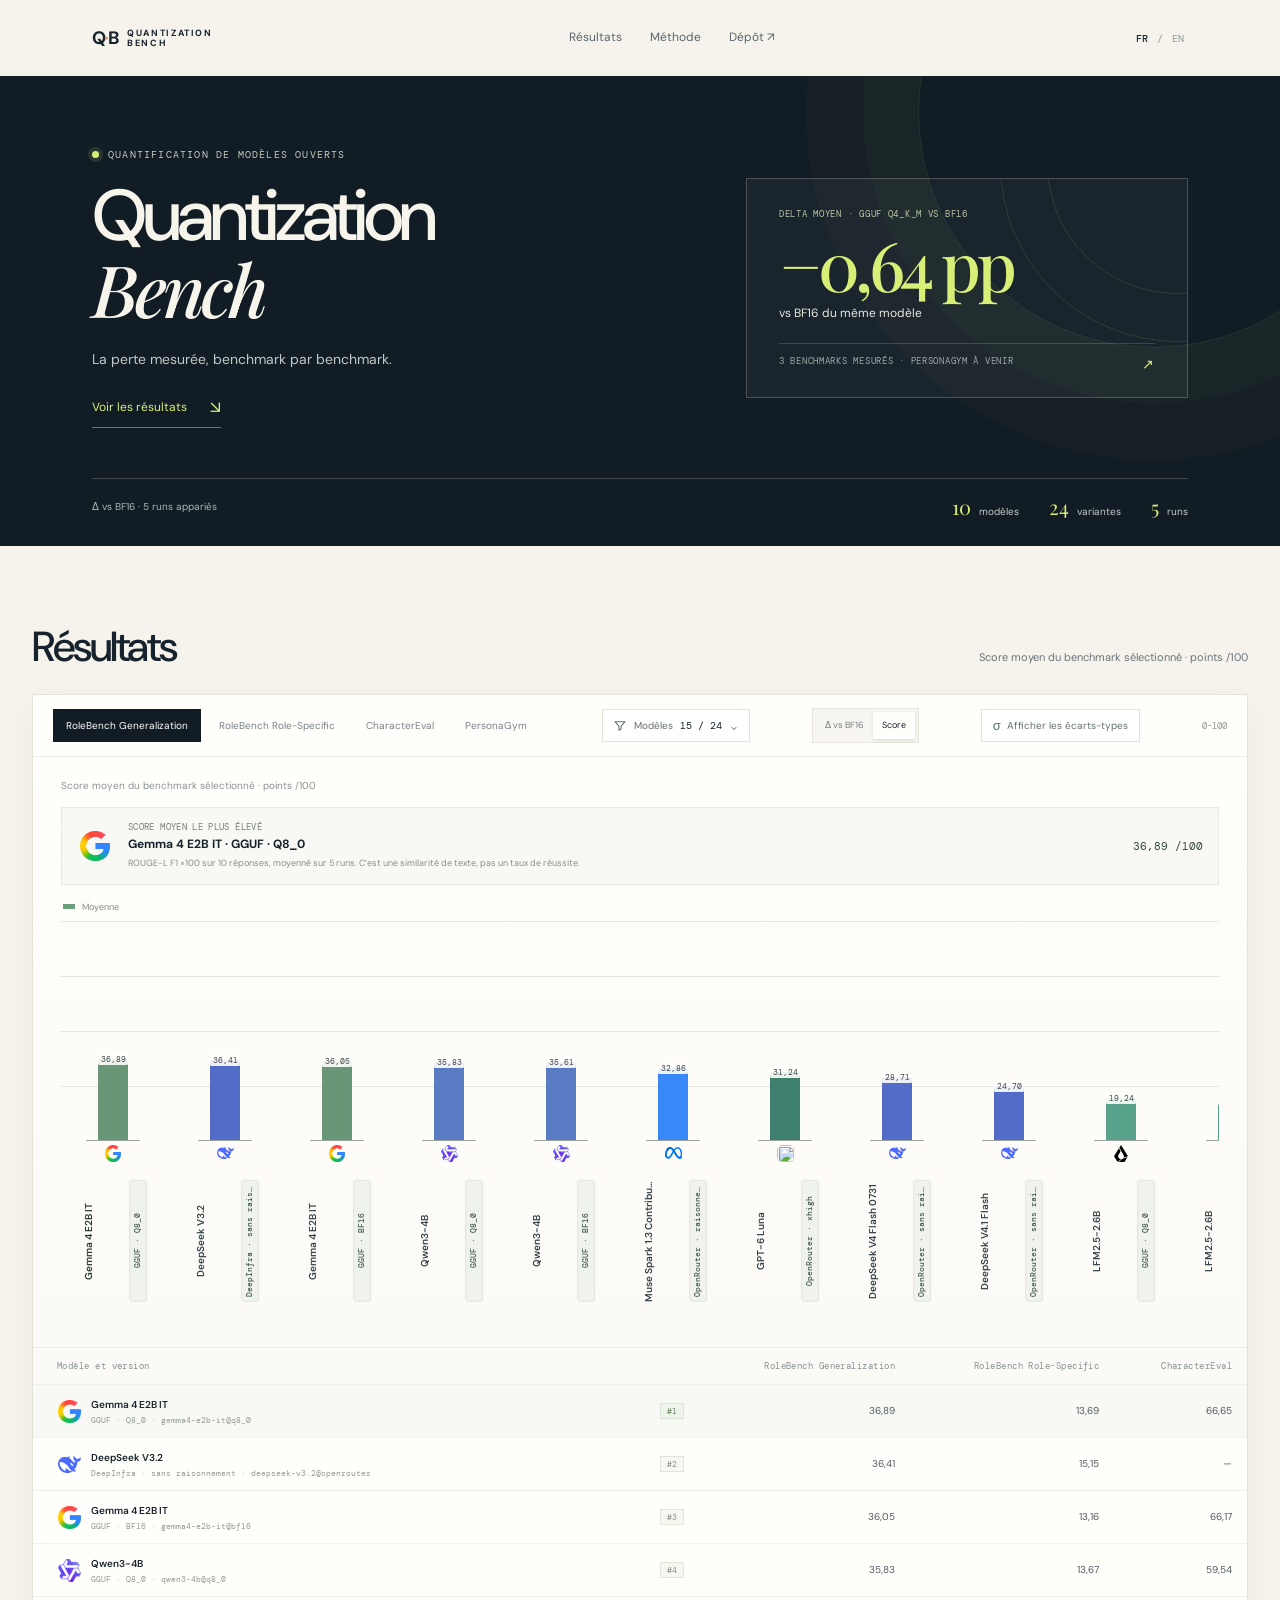
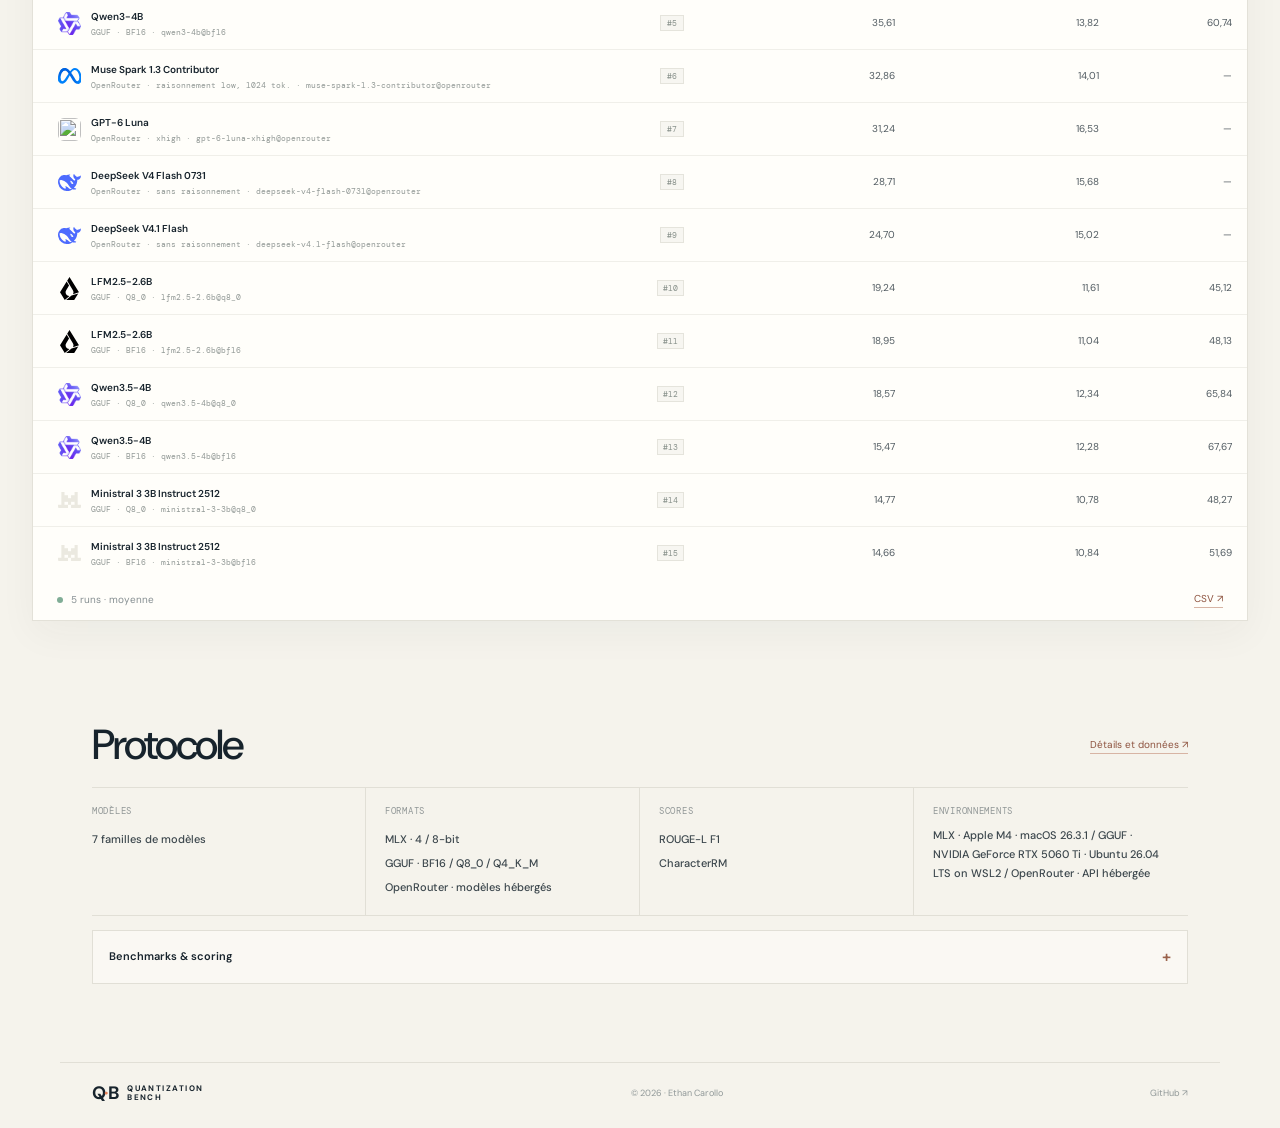
==== commit 90eec665: "fix(site): refresh chart assets" ====
--- a/index.html
+++ b/index.html
@@ -7,8 +7,8 @@
   <meta name="description" content="Measured benchmark score changes by GGUF quantization, compared with BF16 baselines.">
   <title>Quantization Bench — Results</title>
   <link rel="icon" type="image/svg+xml" href="favicon.svg">
-  <link rel="stylesheet" href="styles.css?v=benchmark-b88239d">
-  <script defer src="site.js?v=benchmark-b88239d"></script>
+  <link rel="stylesheet" href="styles.css?v=benchmark-222e4e1">
+  <script defer src="site.js?v=benchmark-222e4e1"></script>
 </head>
 <body>
   <a class="skip-link" href="#main" data-i18n="skip">Aller au contenu</a>
--- a/styles.css
+++ b/styles.css
@@ -293,9 +293,10 @@
 .bar-brand { display: flex; align-items: center; justify-content: center; }
 .bar-brand .model-logo { width: 19px; height: 19px; border-radius: 6px; font-size: 8px; }
 .bar-brand .model-logo.has-logo { padding: 0; }
-.bar-column-label { position: relative; display: block; width: 100%; height: 152px; min-height: 0; padding: 0; text-align: center; }
-.bar-column-label strong { position: absolute; top: 61px; left: 50%; display: block; width: max-content; max-width: 122px; overflow: hidden; transform: translate(-50%, -50%) rotate(-90deg); transform-origin: center; color: #354148; font-size: 10px; font-weight: 600; line-height: 1.25; text-overflow: ellipsis; white-space: nowrap; }
-.bar-column-label small { position: absolute; right: 2px; bottom: 4px; left: 2px; display: block; overflow: hidden; max-width: calc(100% - 4px); margin: 0 auto; padding: 3px 4px; transform: none; border: 1px solid #dfe6dd; border-radius: 3px; background: #f0f3ed; color: #42594b; font: 500 8px/1.2 var(--mono); text-overflow: ellipsis; white-space: nowrap; }
+.bar-column-label { display: grid; grid-template-columns: minmax(0, 1fr) minmax(0, 1fr); align-items: center; width: 100%; height: 152px; min-height: 0; padding: 0; text-align: center; }
+.bar-column-label strong, .bar-column-label small { position: static; justify-self: center; display: block; width: 122px; max-width: 122px; min-width: 0; overflow: hidden; transform: rotate(-90deg); transform-origin: center; text-overflow: ellipsis; white-space: nowrap; }
+.bar-column-label strong { color: #354148; font-size: 10px; font-weight: 600; line-height: 1.25; }
+.bar-column-label small { margin: 0; padding: 3px 4px; border: 1px solid #dfe6dd; border-radius: 3px; background: #f0f3ed; color: #42594b; font: 500 8px/1.2 var(--mono); }
 .model-logo { display: inline-flex; width: 25px; height: 25px; flex: 0 0 auto; align-items: center; justify-content: center; border: 1px solid transparent; border-radius: 7px; font: 600 10px var(--sans); }
 .model-logo.has-logo { overflow: hidden; border-color: transparent; background: transparent; }
 .model-logo img { display: block; width: 100%; height: 100%; object-fit: contain; }
@@ -399,8 +400,9 @@
   .bar-column { grid-template-rows: 205px 22px 142px; }
   .bar-plot { height: 205px; }
   .bar-column-label { height: 142px; }
-  .bar-column-label strong { top: 55px; max-width: 108px; font-size: 9px; }
-  .bar-column-label small { right: 0; bottom: 3px; left: 0; max-width: 100%; padding: 3px 2px; font-size: 7px; }
+  .bar-column-label strong, .bar-column-label small { width: 108px; max-width: 108px; }
+  .bar-column-label strong { font-size: 9px; }
+  .bar-column-label small { padding: 3px 2px; font-size: 7px; }
   .bar-tooltip { max-width: min(190px, calc(100vw - 30px)); }
   .bar-value { font-size: 7px; }
   .table-wrap table { min-width: 700px; }
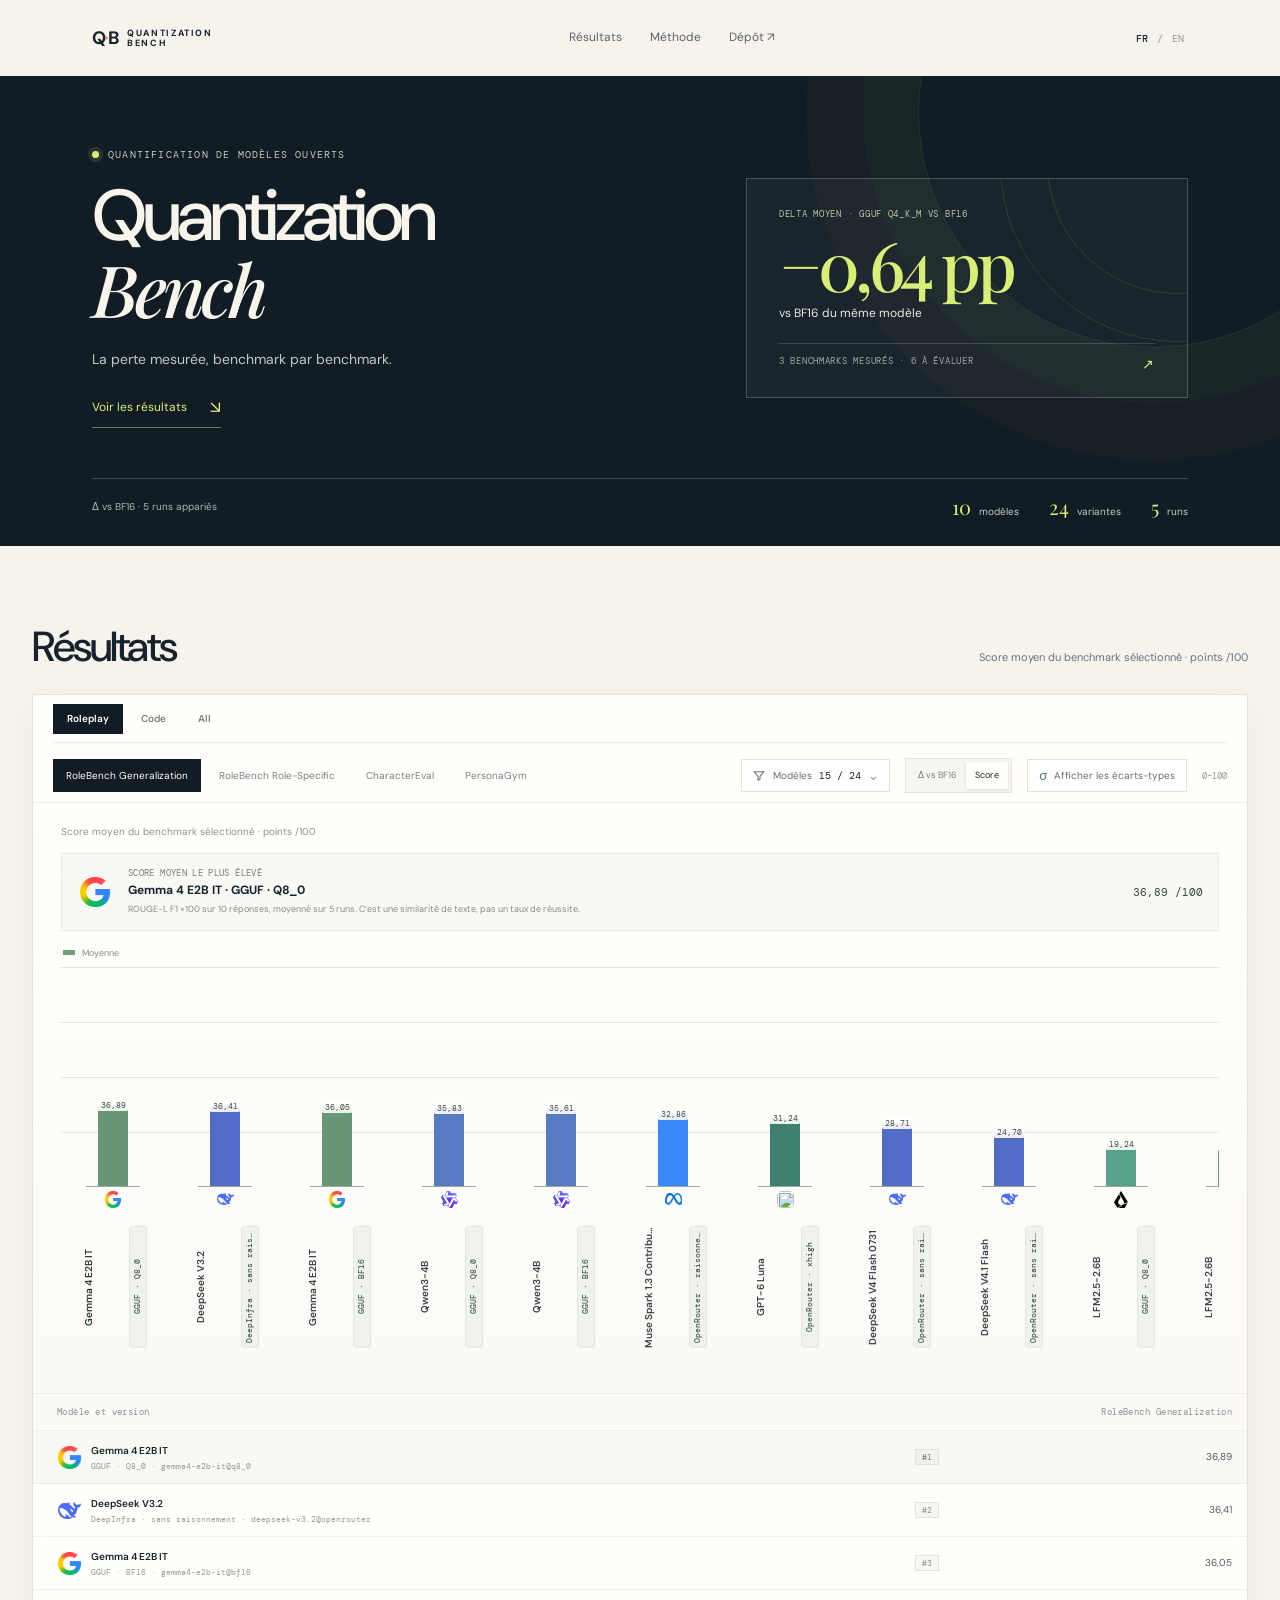
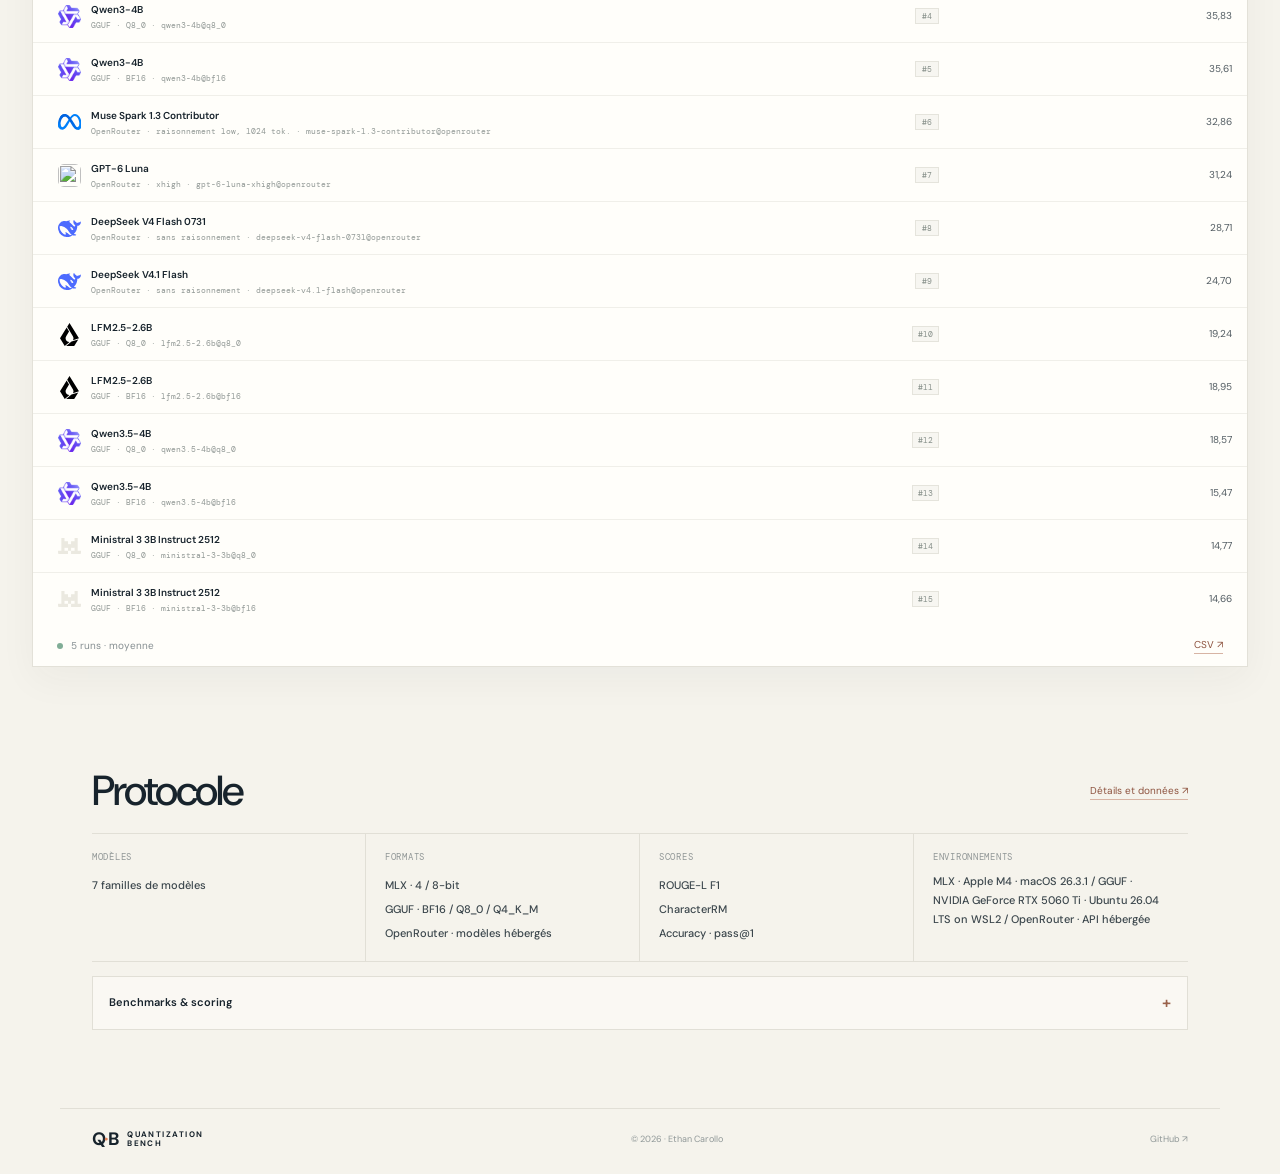
==== commit 06d5508f: "feat(site): add benchmark categories" ====
--- a/index.html
+++ b/index.html
@@ -4,11 +4,11 @@
   <meta charset="utf-8">
   <meta name="viewport" content="width=device-width, initial-scale=1">
   <meta name="theme-color" content="#111c25">
-  <meta name="description" content="Measured benchmark score changes by GGUF quantization, compared with BF16 baselines.">
+  <meta name="description" content="Roleplay, code, and general benchmark results for language models.">
   <title>Quantization Bench — Results</title>
   <link rel="icon" type="image/svg+xml" href="favicon.svg">
-  <link rel="stylesheet" href="styles.css?v=benchmark-222e4e1">
-  <script defer src="site.js?v=benchmark-222e4e1"></script>
+  <link rel="stylesheet" href="styles.css?v=benchmark-categories">
+  <script defer src="site.js?v=benchmark-categories"></script>
 </head>
 <body>
   <a class="skip-link" href="#main" data-i18n="skip">Aller au contenu</a>
@@ -58,11 +58,21 @@
       </div>
       <div class="score-panel">
         <div class="panel-top">
+          <div class="category-tabs" role="group" aria-label="Catégorie de benchmarks" data-i18n-aria="results.categories.aria">
+            <button class="category-tab active" type="button" data-category="roleplay" aria-pressed="true" data-i18n="results.categories.roleplay">Roleplay</button>
+            <button class="category-tab" type="button" data-category="code" aria-pressed="false" data-i18n="results.categories.code">Code</button>
+            <button class="category-tab" type="button" data-category="all" aria-pressed="false" data-i18n="results.categories.all">All</button>
+          </div>
           <div class="metric-tabs" role="group" aria-label="Benchmark" data-i18n-aria="metric.aria">
             <button id="tab-general" class="metric-tab active" type="button" aria-controls="metric-panel" aria-pressed="true" data-metric="rolebench_generalization">RoleBench Generalization</button>
             <button id="tab-specific" class="metric-tab" type="button" aria-controls="metric-panel" aria-pressed="false" data-metric="rolebench_role_specific">RoleBench Role-Specific</button>
             <button id="tab-character" class="metric-tab" type="button" aria-controls="metric-panel" aria-pressed="false" data-metric="charactereval">CharacterEval</button>
             <button id="tab-personagym" class="metric-tab" type="button" aria-controls="metric-panel" aria-pressed="false" data-metric="personagym">PersonaGym</button>
+            <button id="tab-livecodebench" class="metric-tab" type="button" aria-controls="metric-panel" aria-pressed="false" data-metric="livecodebench_v6" hidden>LiveCodeBench</button>
+            <button id="tab-automationbench" class="metric-tab" type="button" aria-controls="metric-panel" aria-pressed="false" data-metric="automationbench" hidden>AutomationBench</button>
+            <button id="tab-toolsandbox" class="metric-tab" type="button" aria-controls="metric-panel" aria-pressed="false" data-metric="toolsandbox" hidden>ToolSandbox</button>
+            <button id="tab-ifbench" class="metric-tab" type="button" aria-controls="metric-panel" aria-pressed="false" data-metric="ifbench" hidden>IFBench</button>
+            <button id="tab-hle" class="metric-tab" type="button" aria-controls="metric-panel" aria-pressed="false" data-metric="hle" hidden>Humanity’s Last Exam</button>
           </div>
           <div class="model-filter" id="model-filter">
             <button class="model-filter-toggle" id="model-filter-toggle" type="button" aria-expanded="false" aria-controls="model-filter-popover">
@@ -113,7 +123,7 @@
         <div class="table-wrap">
           <table>
             <caption class="sr-only">Benchmark results by model and quantization</caption>
-            <thead><tr><th scope="col" data-i18n="table.model">Modèle et version</th><th scope="col">RoleBench Generalization</th><th scope="col">RoleBench Role-Specific</th><th scope="col">CharacterEval</th></tr></thead>
+            <thead><tr><th scope="col" data-i18n="table.model">Modèle et version</th><th id="table-metric-heading" scope="col">RoleBench Generalization</th></tr></thead>
             <tbody id="score-table"></tbody>
           </table>
         </div>
@@ -129,7 +139,7 @@
       <div class="fact-grid">
         <article class="fact-card"><span data-i18n="method.models">Modèles</span><strong data-i18n="method.modelsSummary">7 familles de modèles</strong></article>
         <article class="fact-card"><span data-i18n="method.formats">Formats</span><strong>MLX · 4 / 8-bit<br>GGUF · BF16 / Q8_0 / Q4_K_M<br>OpenRouter · modèles hébergés</strong></article>
-        <article class="fact-card"><span data-i18n="method.scoring">Scores</span><strong>ROUGE-L F1<br>CharacterRM</strong></article>
+        <article class="fact-card"><span data-i18n="method.scoring">Scores</span><strong>ROUGE-L F1<br>CharacterRM<br>Accuracy · pass@1</strong></article>
         <article class="fact-card"><span data-i18n="method.environment">Environnements</span><strong id="environment-summary">MLX · GGUF</strong></article>
       </div>
       <details class="method-details">
@@ -139,12 +149,18 @@
           <p><strong>RoleBench Role-Specific</strong> — <span data-i18n="details.specific">10 prompts liés à un rôle · ROUGE-L F1.</span></p>
           <p><strong>CharacterEval</strong> — <span data-i18n="details.character">12 exemples · CharacterRM · note de 1–5 ramenée à 0–100.</span></p>
           <p><strong>PersonaGym</strong> — <span data-i18n="details.personagym">200 personas · 10 000 questions · action attendue, justification, style linguistique, cohérence et toxicité. PersonaScore et sous-scores de 1 à 5, produits par des modèles-juges. Ce benchmark n’a pas encore été exécuté pour les modèles de cette page.</span> <a href="https://github.com/vsamuel2003/PersonaGym">Code et données ↗</a></p>
+          <p><strong>LiveCodeBench</strong> — <span data-i18n="details.livecodebench">Problèmes de programmation récents · code exécuté dans des tests · pass@1.</span> <a href="https://livecodebench.github.io/">Benchmark ↗</a></p>
+          <p><strong>AutomationBench</strong> — <span data-i18n="details.automationbench">600 tâches d’agents réparties dans six domaines, avec 47 outils SaaS simulés · réussite stricte des tâches.</span> <a href="https://github.com/zapier/AutomationBench">Code et données ↗</a></p>
+          <p><strong>ToolSandbox</strong> — <span data-i18n="details.toolsandbox">Tâches d’utilisation d’outils à plusieurs tours · environnements avec état · jalons intermédiaires.</span> <a href="https://github.com/apple-aiml-research/ToolSandbox">Code et données ↗</a></p>
+          <p><strong>IFBench</strong> — <span data-i18n="details.ifbench">300 prompts · validateurs d’instructions automatiques · exactitude souple au niveau du prompt.</span> <a href="https://github.com/allenai/IFBench">Code et données ↗</a></p>
+          <p><strong>Humanity’s Last Exam</strong> — <span data-i18n="details.hle">Questions expertes multimodales · sous-ensemble texte · réponses évaluées selon le protocole officiel.</span> <a href="https://github.com/centerforaisafety/hle">Code et protocole ↗</a></p>
+          <p data-i18n="details.allCategory">All donne accès à tous les benchmarks. Les scores restent séparés, car leurs tâches et leurs échelles sont différentes.</p>
           <p data-i18n="details.protocol">Δ = quantized GGUF score − same-model BF16 score · 5 paired runs.</p>
           <p data-i18n="details.sd">Écart-type calculé sur cinq moyennes de run ; pour Δ, sur les cinq différences appariées.</p>
           <p data-i18n="details.reading">Comparez les modèles à l'intérieur d'un même benchmark : les scores entre colonnes ne sont pas équivalents.</p>
           <p data-i18n="details.claims">Les pertes annoncées par les éditeurs ne sont pas référencées.</p>
           <p data-i18n="details.brandCredits">Logos des familles Gemma (Google), Qwen, Mistral et Liquid AI : <a href="https://ai.google.dev/gemma/docs">Google</a> · <a href="https://github.com/QwenLM/qwenlm.github.io">Qwen</a> · <a href="https://mistral.ai/brand/">Mistral</a> · <a href="https://www.liquid.ai/">Liquid AI</a>. Marques affichées pour identifier les modèles évalués, sans affiliation ni approbation.</p>
-          <p class="pending-note"><span data-i18n="details.pending">Not run yet:</span> IFBench · Humanity’s Last Exam · LiveCodeBench · PersonaGym</p>
+          <p class="pending-note"><span data-i18n="details.pending">Not run yet:</span> IFBench · Humanity’s Last Exam · LiveCodeBench · AutomationBench · ToolSandbox · PersonaGym</p>
           <div class="detail-links"><a href="https://huggingface.co/datasets/ZenMoore/RoleBench">RoleBench ↗</a><a href="https://github.com/morecry/CharacterEval">CharacterEval ↗</a><a href="https://github.com/EthanCarollo/quantization-bench/blob/main/results/summary.json">JSON ↗</a></div>
         </div>
       </details>
--- a/styles.css
+++ b/styles.css
@@ -182,7 +182,12 @@
 .section-intro { margin: 0; color: var(--muted); font-size: 11px; }
 .score-panel { border: 1px solid #e3e1d8; background: var(--white); box-shadow: 0 13px 36px rgba(36, 43, 44, .045); }
 .panel-top { min-height: 62px; padding: 9px 20px; border-bottom: 1px solid #ecebe5; display: flex; flex-wrap: wrap; align-items: center; justify-content: space-between; gap: 15px; }
-.metric-tabs { display: flex; align-items: center; gap: 5px; }
+.category-tabs { display: flex; width: 100%; align-items: center; gap: 4px; padding-bottom: 8px; border-bottom: 1px solid #ecebe5; }
+.category-tab { min-height: 30px; padding: 0 13px; border: 1px solid transparent; background: transparent; color: #758079; font-size: 10px; font-weight: 600; cursor: pointer; }
+.category-tab:hover { color: var(--ink); }
+.category-tab.active { border-color: var(--navy); background: var(--navy); color: white; }
+.metric-tabs { display: flex; align-items: center; gap: 5px; flex: 1 1 550px; flex-wrap: wrap; }
+.metric-tab[hidden] { display: none; }
 .metric-tab {
   min-height: 33px;
   padding: 0 12px;
@@ -256,7 +261,10 @@
 .empty-results { padding: 22px 12px; border: 1px solid #ecebe5; color: #778087; font-size: 10px; text-align: center; }
 .ranking-insight[hidden] { display: none; }
 .benchmark-pending { display: grid; gap: 11px; padding: 20px; border: 1px solid #e8e9df; background: #f8f9f4; color: #53625b; font-size: 11px; line-height: 1.6; }
-.benchmark-pending strong { max-width: 760px; font-weight: 500; }
+.benchmark-pending-heading { display: flex; flex-wrap: wrap; align-items: center; gap: 10px; }
+.benchmark-pending-heading strong { max-width: 760px; color: var(--ink); font-size: 13px; font-weight: 600; }
+.benchmark-pending-heading span { padding: 2px 7px; border: 1px solid #e0ded4; color: #7b827c; font: 8px var(--mono); text-transform: uppercase; }
+.benchmark-pending p { max-width: 850px; margin: 0; }
 .benchmark-pending a { width: fit-content; color: #3f7150; font-size: 10px; text-decoration: none; }
 .benchmark-pending a:hover { text-decoration: underline; }
 .empty-table { padding: 24px !important; color: #778087 !important; text-align: center !important; white-space: normal !important; }
@@ -368,6 +376,8 @@
 @media (max-width: 850px) {
   .hero-grid { gap: 30px; }
   .hero-score { padding-right: 22px; padding-left: 22px; }
+  .category-tabs { padding-bottom: 6px; }
+  .category-tab { padding: 0 10px; font-size: 9px; }
   .metric-tab { padding: 0 8px; font-size: 9px; }
   .fact-card { padding-right: 12px; padding-left: 12px; }
 }
@@ -384,7 +394,8 @@
   .section-heading { align-items: flex-start; flex-direction: column; gap: 7px; margin-bottom: 18px; }
   .section-heading h2 { font-size: 34px; }
   .panel-top { align-items: flex-start; flex-direction: column; gap: 8px; padding: 11px 12px; }
-  .metric-tabs { width: 100%; flex-wrap: wrap; }
+  .metric-tabs { width: 100%; flex-basis: auto; flex-wrap: wrap; }
+  .category-tabs { width: 100%; }
   .metric-tab { padding: 0 8px; font-size: 9px; }
   .model-filter { width: 100%; }
   .model-filter-toggle { width: 100%; justify-content: flex-start; }
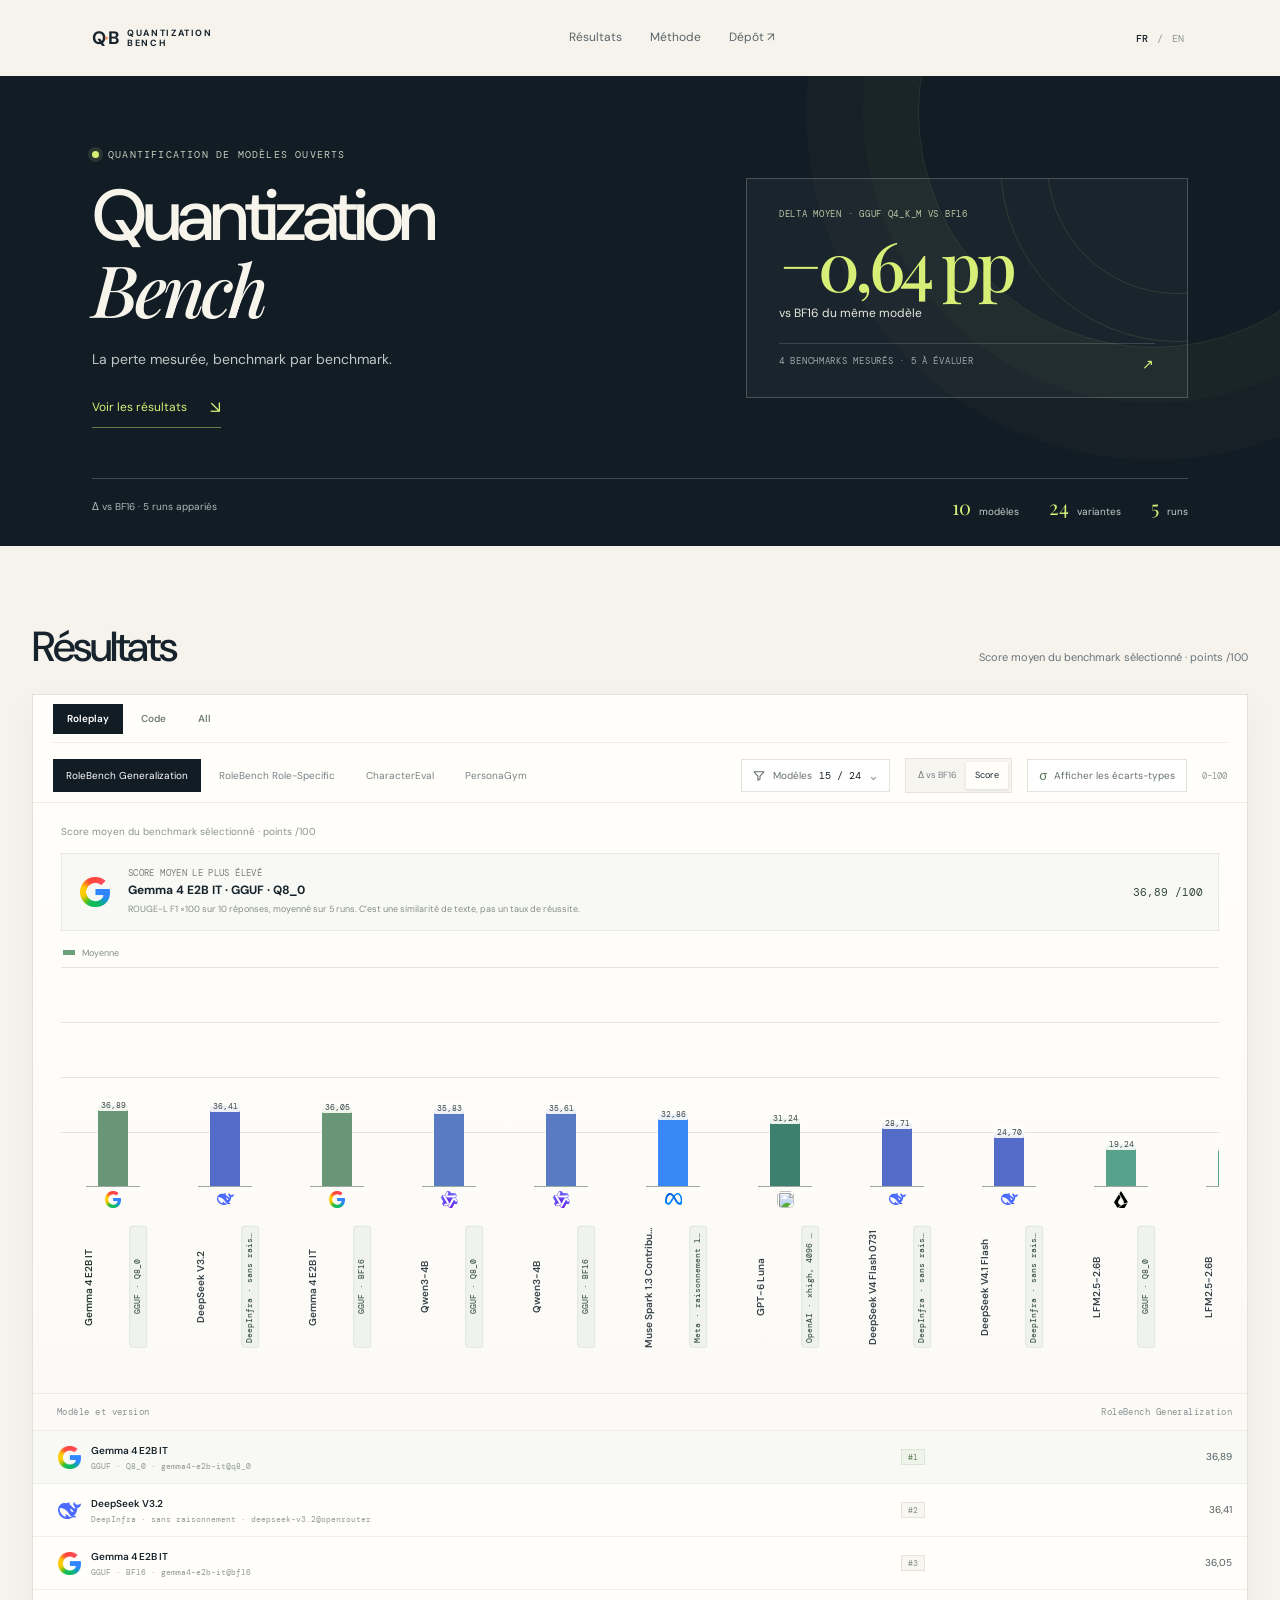
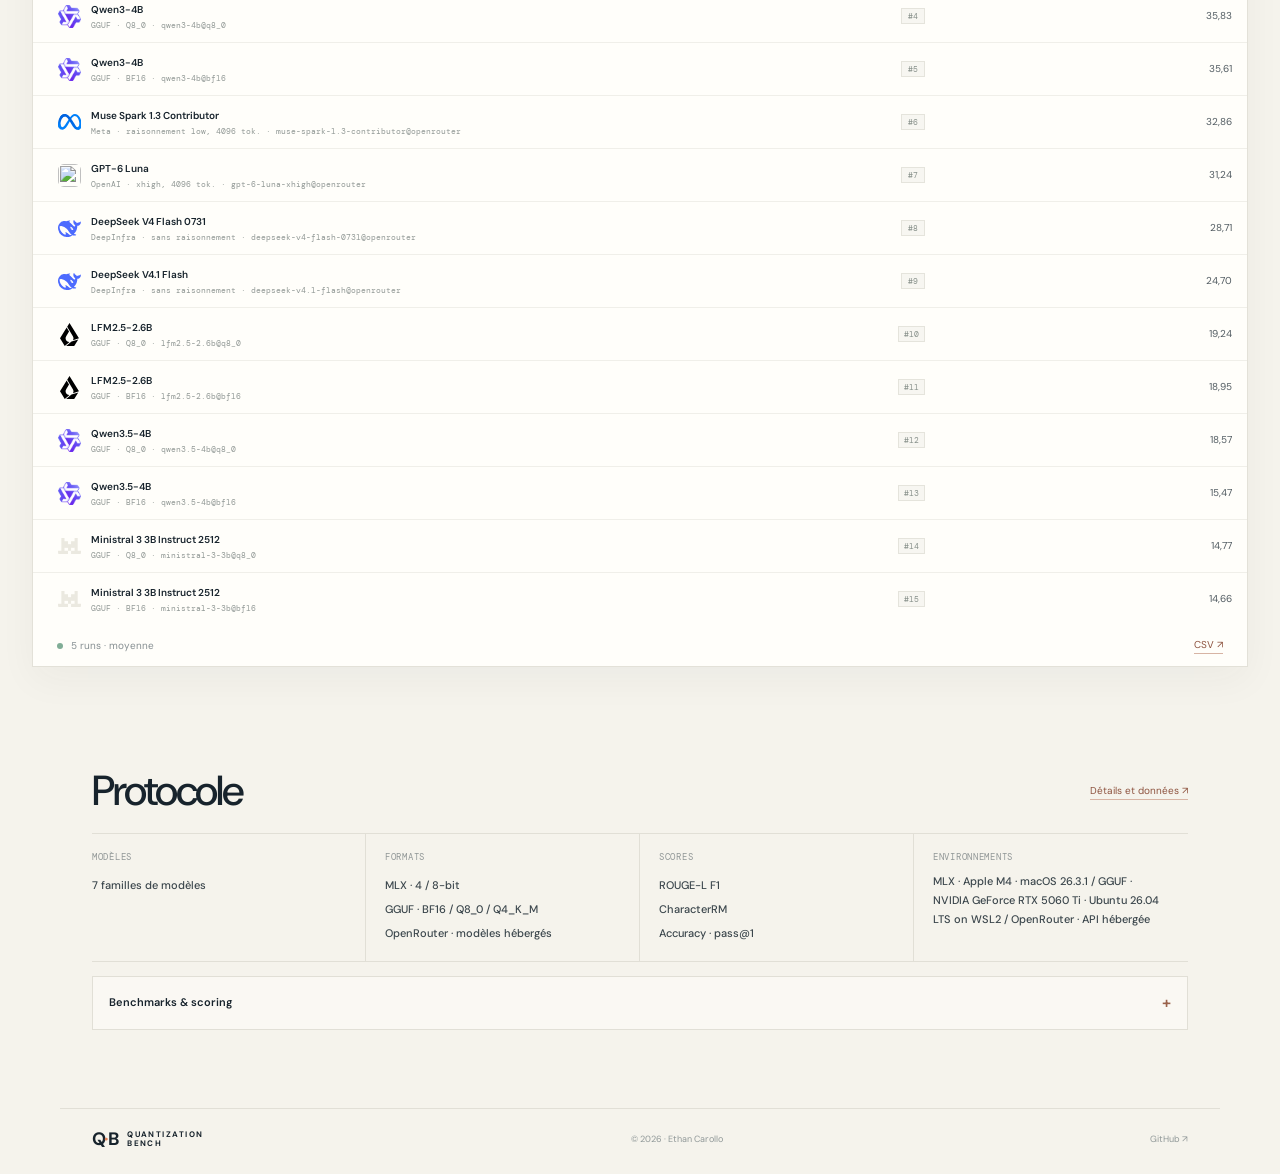
==== commit 3dbc6c0d: "feat(bench): publish IFBench scores" ====
--- a/index.html
+++ b/index.html
@@ -7,8 +7,8 @@
   <meta name="description" content="Roleplay, code, and general benchmark results for language models.">
   <title>Quantization Bench — Results</title>
   <link rel="icon" type="image/svg+xml" href="favicon.svg">
-  <link rel="stylesheet" href="styles.css?v=benchmark-categories">
-  <script defer src="site.js?v=benchmark-categories"></script>
+  <link rel="stylesheet" href="styles.css?v=ifbench-results">
+  <script defer src="site.js?v=ifbench-results"></script>
 </head>
 <body>
   <a class="skip-link" href="#main" data-i18n="skip">Aller au contenu</a>
@@ -38,7 +38,7 @@
           <p class="score-kicker" data-i18n="hero.scoreLabel">Q4_K_M · DELTA MOYEN VS BF16</p>
           <strong id="hero-score-value">—</strong>
           <p class="score-model" id="hero-score-model">—</p>
-          <div class="score-foot"><span data-i18n="hero.scoreNote">3 benchmarks · 5 modèles GGUF</span><span class="score-arrow">↗</span></div>
+          <div class="score-foot"><span data-i18n="hero.scoreNote">4 benchmarks mesurés · 5 à évaluer</span><span class="score-arrow">↗</span></div>
         </div>
       </div>
       <div class="hero-bottom">
@@ -160,7 +160,7 @@
           <p data-i18n="details.reading">Comparez les modèles à l'intérieur d'un même benchmark : les scores entre colonnes ne sont pas équivalents.</p>
           <p data-i18n="details.claims">Les pertes annoncées par les éditeurs ne sont pas référencées.</p>
           <p data-i18n="details.brandCredits">Logos des familles Gemma (Google), Qwen, Mistral et Liquid AI : <a href="https://ai.google.dev/gemma/docs">Google</a> · <a href="https://github.com/QwenLM/qwenlm.github.io">Qwen</a> · <a href="https://mistral.ai/brand/">Mistral</a> · <a href="https://www.liquid.ai/">Liquid AI</a>. Marques affichées pour identifier les modèles évalués, sans affiliation ni approbation.</p>
-          <p class="pending-note"><span data-i18n="details.pending">Not run yet:</span> IFBench · Humanity’s Last Exam · LiveCodeBench · AutomationBench · ToolSandbox · PersonaGym</p>
+          <p class="pending-note"><span data-i18n="details.pending">Not run yet:</span> Humanity’s Last Exam · LiveCodeBench · AutomationBench · ToolSandbox · PersonaGym</p>
           <div class="detail-links"><a href="https://huggingface.co/datasets/ZenMoore/RoleBench">RoleBench ↗</a><a href="https://github.com/morecry/CharacterEval">CharacterEval ↗</a><a href="https://github.com/EthanCarollo/quantization-bench/blob/main/results/summary.json">JSON ↗</a></div>
         </div>
       </details>
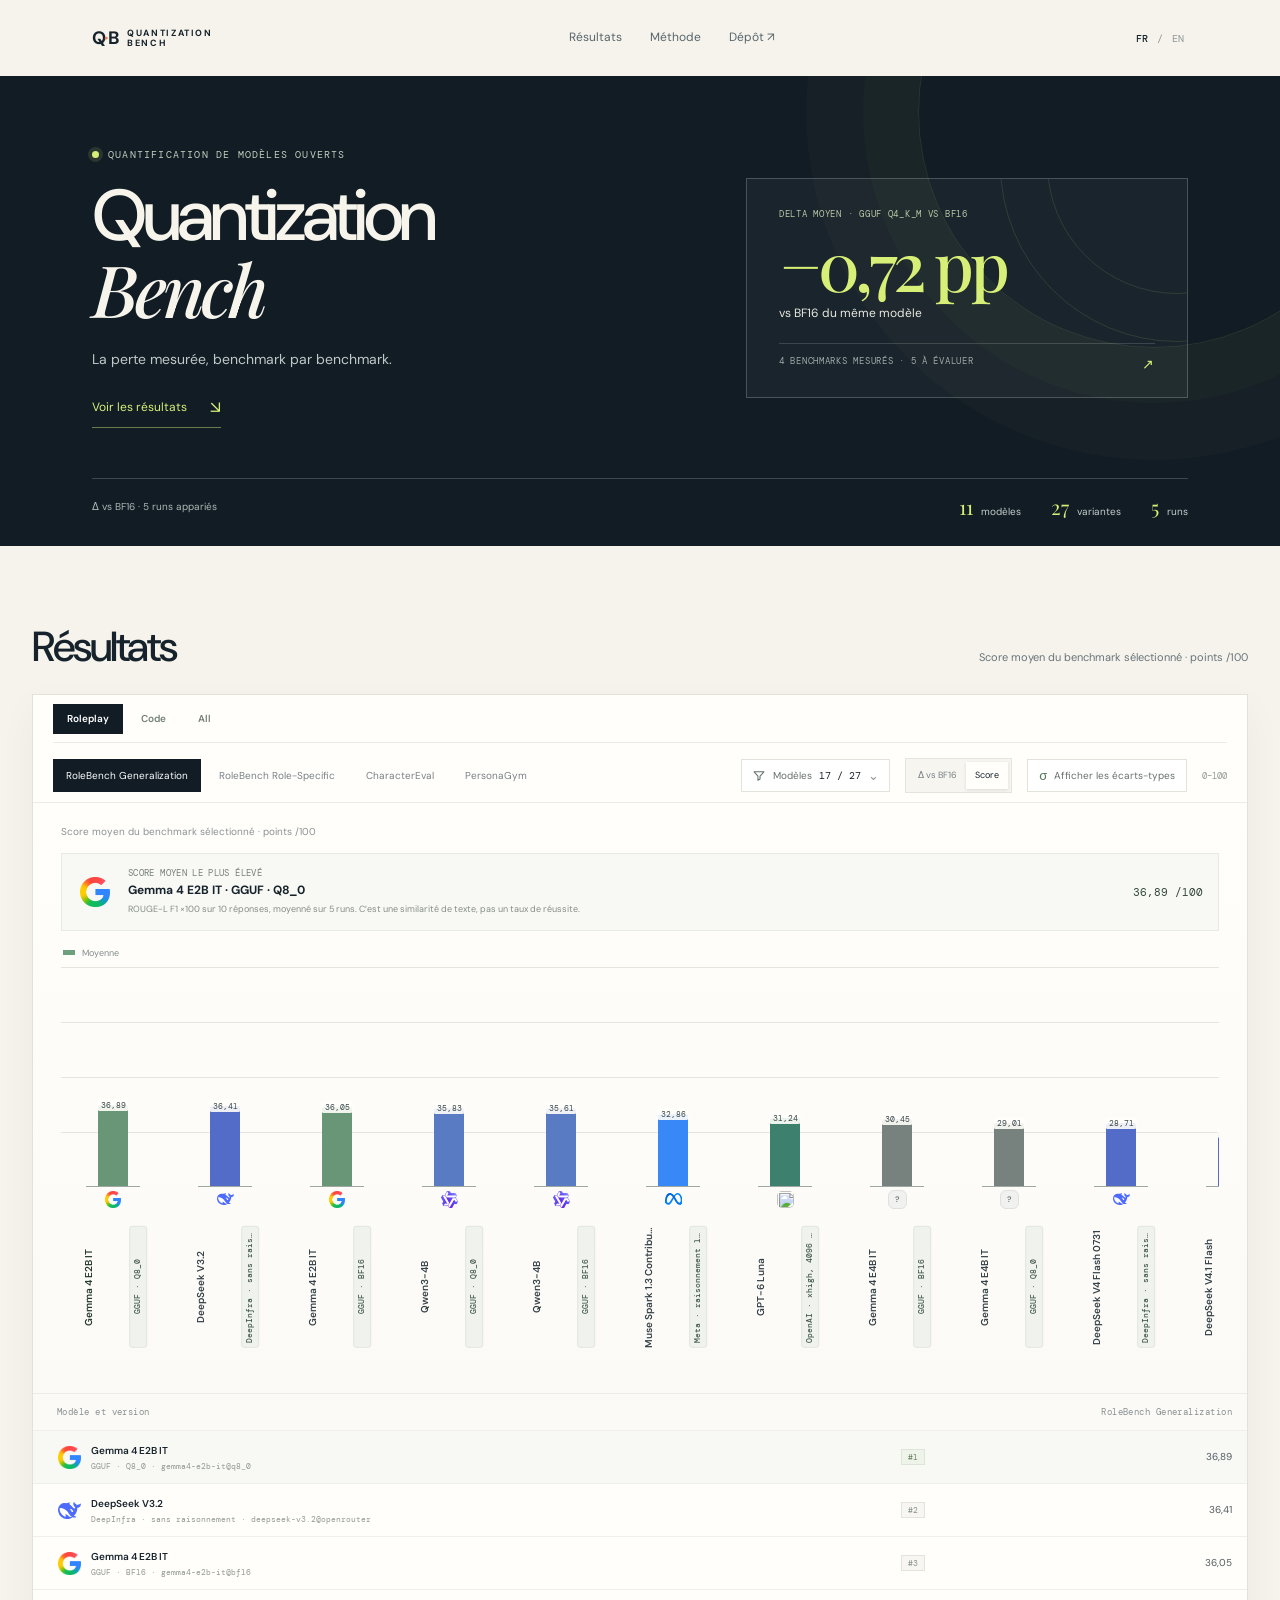
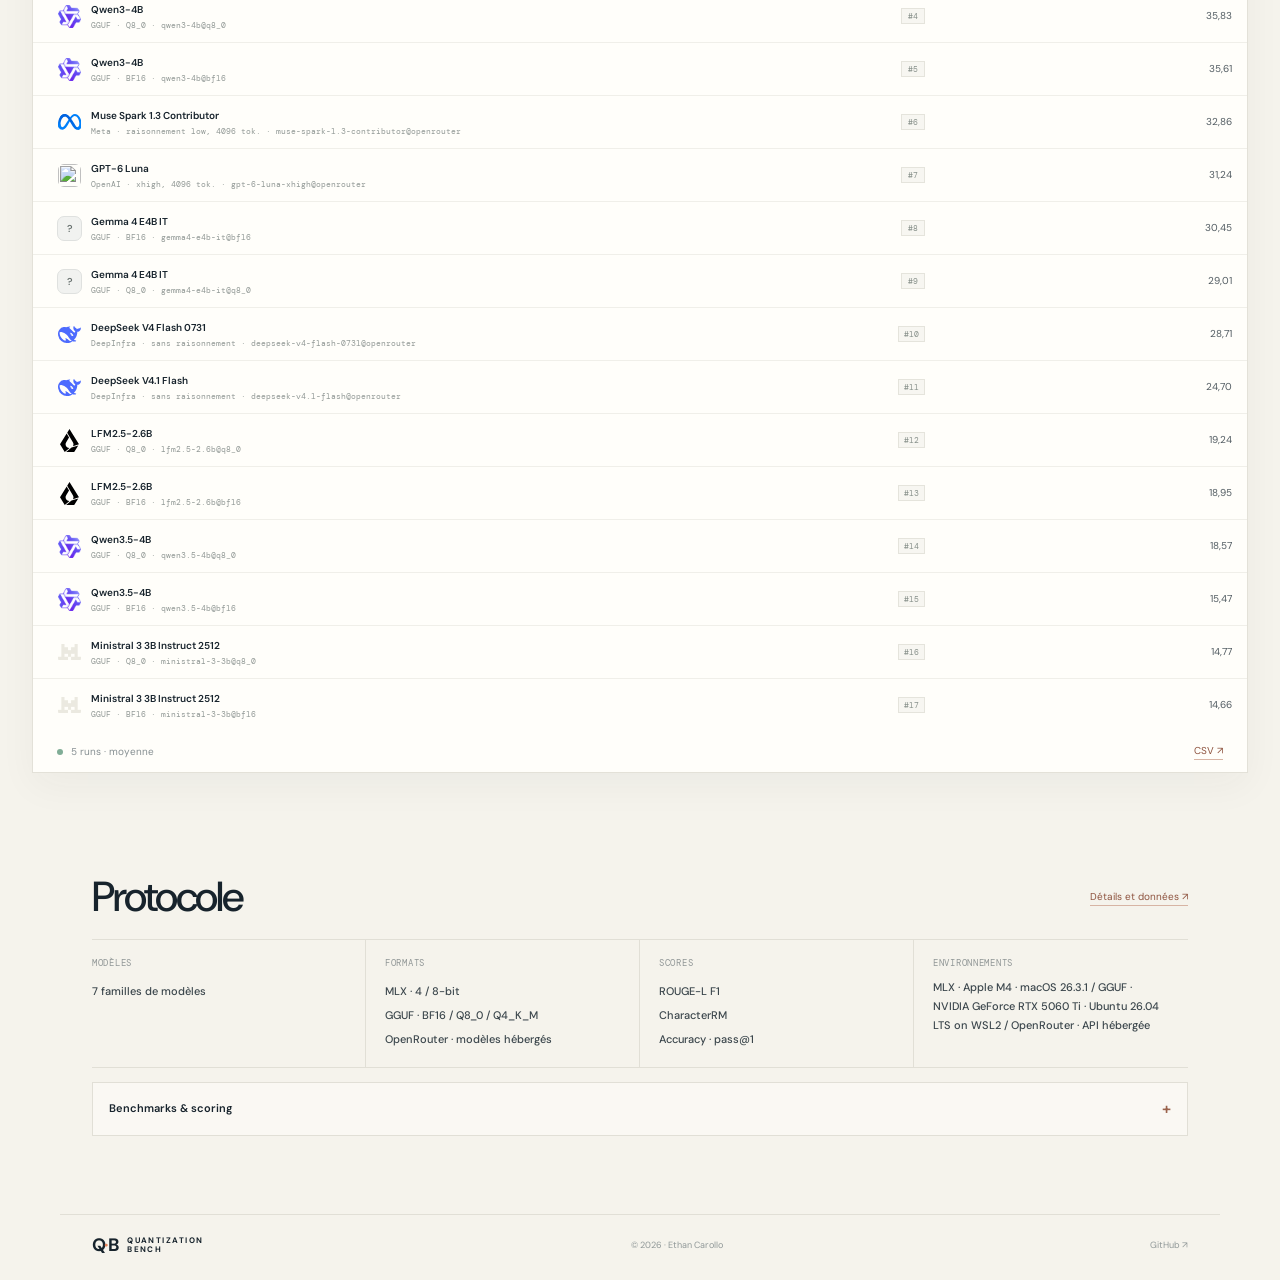
==== commit 5c874dd0: "feat(bench): publish DeepSeek V4 Flash IFBench score" ====
--- a/index.html
+++ b/index.html
@@ -7,8 +7,8 @@
   <meta name="description" content="Roleplay, code, and general benchmark results for language models.">
   <title>Quantization Bench — Results</title>
   <link rel="icon" type="image/svg+xml" href="favicon.svg">
-  <link rel="stylesheet" href="styles.css?v=ifbench-results">
-  <script defer src="site.js?v=ifbench-results"></script>
+  <link rel="stylesheet" href="styles.css?v=ifbench-five-models">
+  <script defer src="site.js?v=ifbench-five-models"></script>
 </head>
 <body>
   <a class="skip-link" href="#main" data-i18n="skip">Aller au contenu</a>
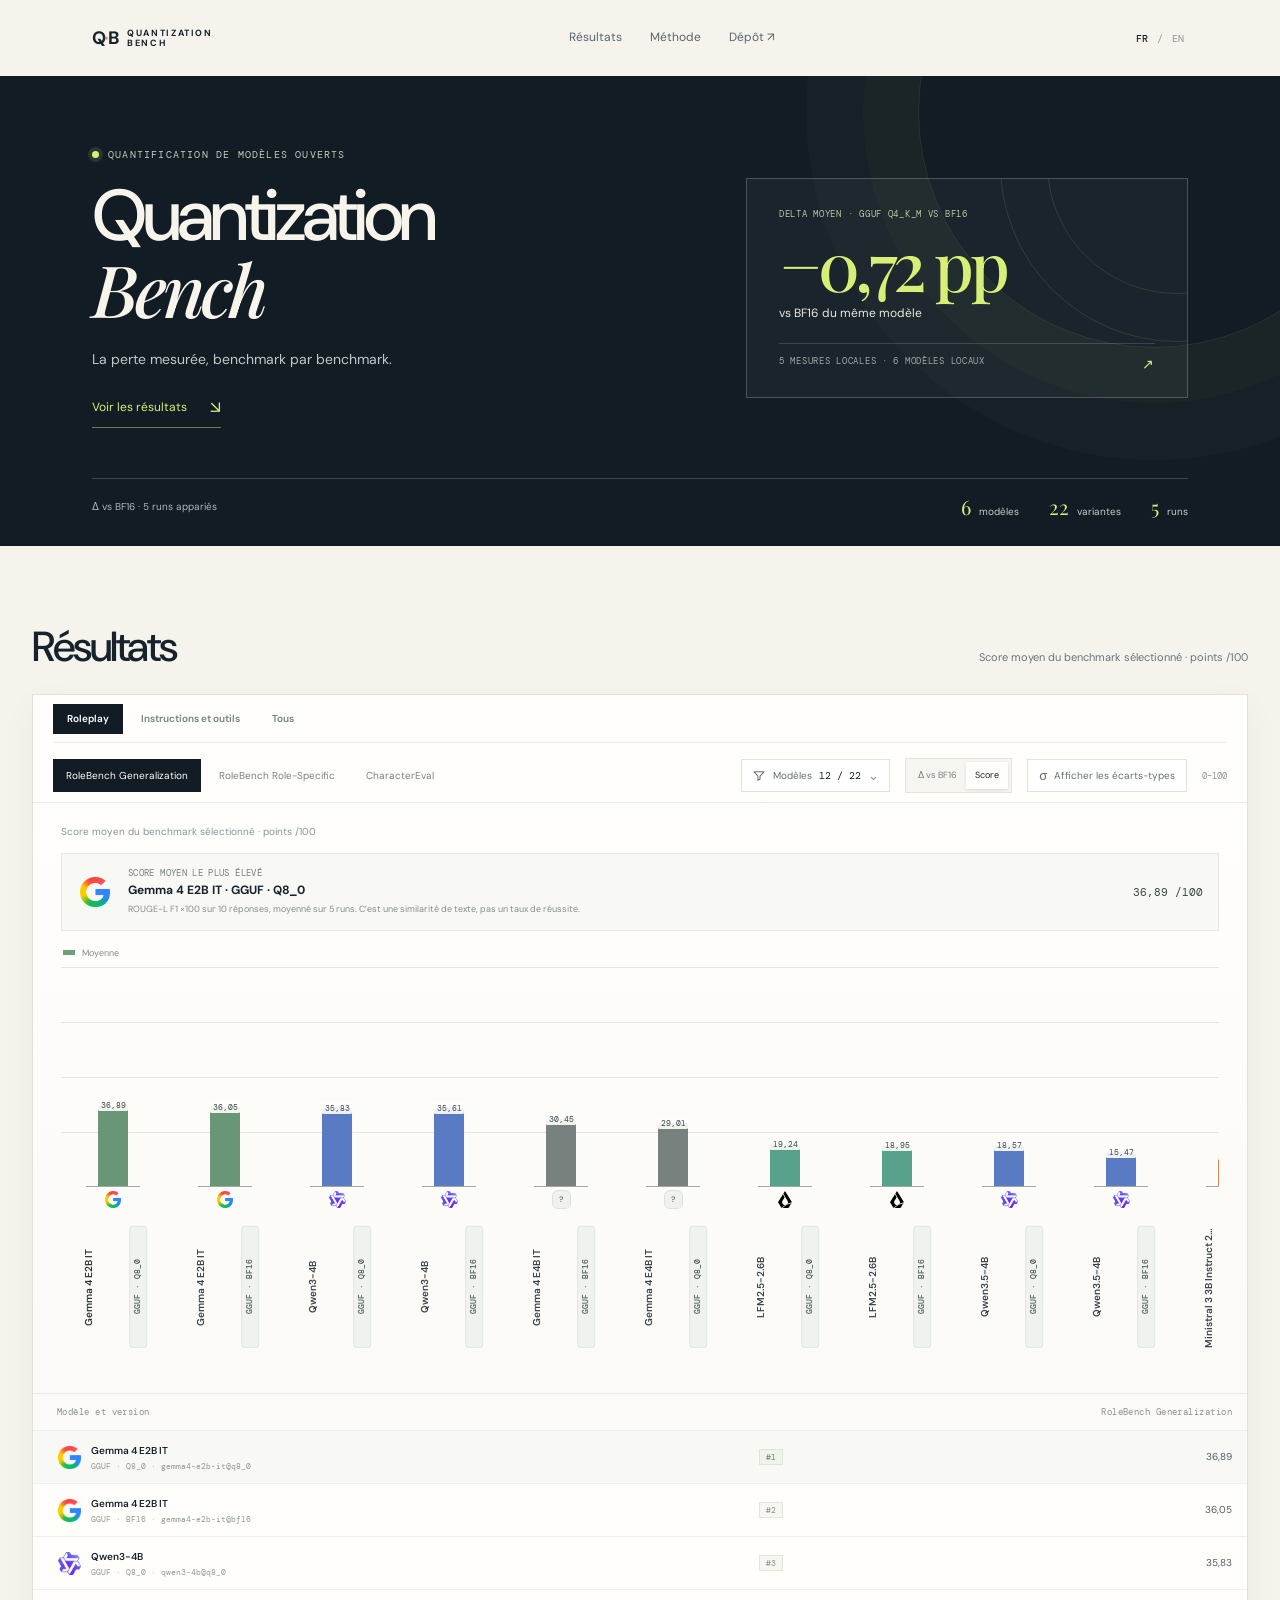
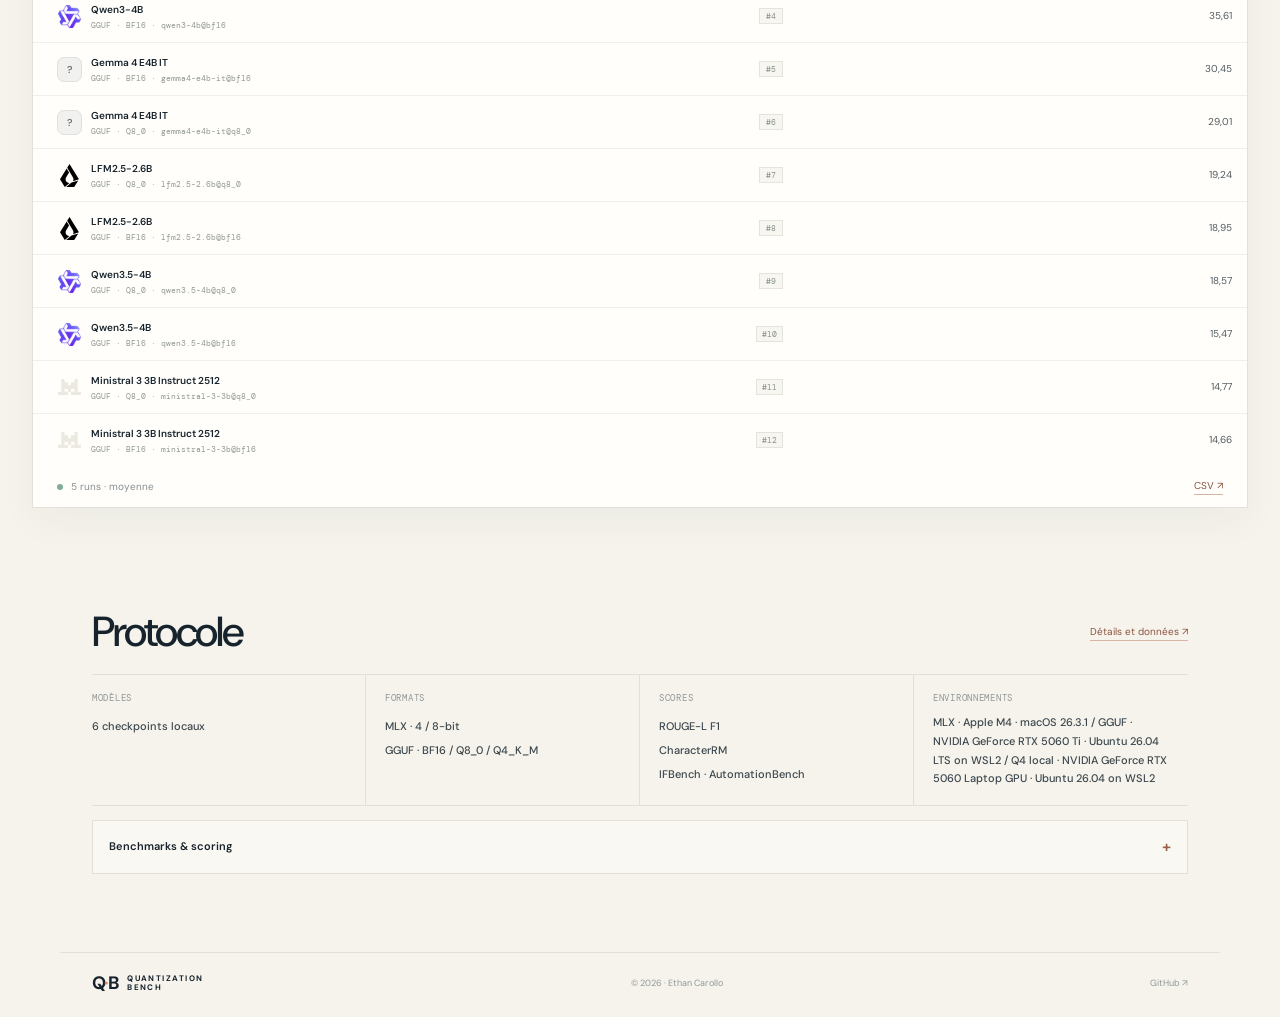
==== commit f0025605: "chore(bench): keep only local benchmarks with results" ====
--- a/index.html
+++ b/index.html
@@ -4,11 +4,11 @@
   <meta charset="utf-8">
   <meta name="viewport" content="width=device-width, initial-scale=1">
   <meta name="theme-color" content="#111c25">
-  <meta name="description" content="Roleplay, code, and general benchmark results for language models.">
+  <meta name="description" content="Local roleplay, instruction following, and tool-use benchmark results for language models.">
   <title>Quantization Bench — Results</title>
   <link rel="icon" type="image/svg+xml" href="favicon.svg">
-  <link rel="stylesheet" href="styles.css?v=ifbench-five-models">
-  <script defer src="site.js?v=ifbench-five-models"></script>
+  <link rel="stylesheet" href="styles.css?v=local-benchmarks">
+  <script defer src="site.js?v=local-benchmarks"></script>
 </head>
 <body>
   <a class="skip-link" href="#main" data-i18n="skip">Aller au contenu</a>
@@ -60,19 +60,15 @@
         <div class="panel-top">
           <div class="category-tabs" role="group" aria-label="Catégorie de benchmarks" data-i18n-aria="results.categories.aria">
             <button class="category-tab active" type="button" data-category="roleplay" aria-pressed="true" data-i18n="results.categories.roleplay">Roleplay</button>
-            <button class="category-tab" type="button" data-category="code" aria-pressed="false" data-i18n="results.categories.code">Code</button>
+            <button class="category-tab" type="button" data-category="tools" aria-pressed="false" data-i18n="results.categories.tools">Instructions et outils</button>
             <button class="category-tab" type="button" data-category="all" aria-pressed="false" data-i18n="results.categories.all">All</button>
           </div>
           <div class="metric-tabs" role="group" aria-label="Benchmark" data-i18n-aria="metric.aria">
             <button id="tab-general" class="metric-tab active" type="button" aria-controls="metric-panel" aria-pressed="true" data-metric="rolebench_generalization">RoleBench Generalization</button>
             <button id="tab-specific" class="metric-tab" type="button" aria-controls="metric-panel" aria-pressed="false" data-metric="rolebench_role_specific">RoleBench Role-Specific</button>
             <button id="tab-character" class="metric-tab" type="button" aria-controls="metric-panel" aria-pressed="false" data-metric="charactereval">CharacterEval</button>
-            <button id="tab-personagym" class="metric-tab" type="button" aria-controls="metric-panel" aria-pressed="false" data-metric="personagym">PersonaGym</button>
-            <button id="tab-livecodebench" class="metric-tab" type="button" aria-controls="metric-panel" aria-pressed="false" data-metric="livecodebench_v6" hidden>LiveCodeBench</button>
-            <button id="tab-automationbench" class="metric-tab" type="button" aria-controls="metric-panel" aria-pressed="false" data-metric="automationbench" hidden>AutomationBench</button>
-            <button id="tab-toolsandbox" class="metric-tab" type="button" aria-controls="metric-panel" aria-pressed="false" data-metric="toolsandbox" hidden>ToolSandbox</button>
-            <button id="tab-ifbench" class="metric-tab" type="button" aria-controls="metric-panel" aria-pressed="false" data-metric="ifbench" hidden>IFBench</button>
-            <button id="tab-hle" class="metric-tab" type="button" aria-controls="metric-panel" aria-pressed="false" data-metric="hle" hidden>Humanity’s Last Exam</button>
+            <button id="tab-automationbench" class="metric-tab" type="button" aria-controls="metric-panel" aria-pressed="false" data-metric="automationbench">AutomationBench</button>
+            <button id="tab-ifbench" class="metric-tab" type="button" aria-controls="metric-panel" aria-pressed="false" data-metric="ifbench">IFBench</button>
           </div>
           <div class="model-filter" id="model-filter">
             <button class="model-filter-toggle" id="model-filter-toggle" type="button" aria-expanded="false" aria-controls="model-filter-popover">
@@ -137,9 +133,9 @@
         <a class="text-link" href="https://github.com/EthanCarollo/quantization-bench" data-i18n="method.repo">Détails et données ↗</a>
       </div>
       <div class="fact-grid">
-        <article class="fact-card"><span data-i18n="method.models">Modèles</span><strong data-i18n="method.modelsSummary">7 familles de modèles</strong></article>
-        <article class="fact-card"><span data-i18n="method.formats">Formats</span><strong>MLX · 4 / 8-bit<br>GGUF · BF16 / Q8_0 / Q4_K_M<br>OpenRouter · modèles hébergés</strong></article>
-        <article class="fact-card"><span data-i18n="method.scoring">Scores</span><strong>ROUGE-L F1<br>CharacterRM<br>Accuracy · pass@1</strong></article>
+        <article class="fact-card"><span data-i18n="method.models">Modèles</span><strong data-i18n="method.modelsSummary">6 checkpoints locaux</strong></article>
+        <article class="fact-card"><span data-i18n="method.formats">Formats</span><strong>MLX · 4 / 8-bit<br>GGUF · BF16 / Q8_0 / Q4_K_M</strong></article>
+        <article class="fact-card"><span data-i18n="method.scoring">Scores</span><strong>ROUGE-L F1<br>CharacterRM<br>IFBench · AutomationBench</strong></article>
         <article class="fact-card"><span data-i18n="method.environment">Environnements</span><strong id="environment-summary">MLX · GGUF</strong></article>
       </div>
       <details class="method-details">
@@ -148,19 +144,14 @@
           <p><strong>RoleBench Generalization</strong> — <span data-i18n="details.general">10 prompts · ROUGE-L F1 comparé à une référence RoleGPT.</span></p>
           <p><strong>RoleBench Role-Specific</strong> — <span data-i18n="details.specific">10 prompts liés à un rôle · ROUGE-L F1.</span></p>
           <p><strong>CharacterEval</strong> — <span data-i18n="details.character">12 exemples · CharacterRM · note de 1–5 ramenée à 0–100.</span></p>
-          <p><strong>PersonaGym</strong> — <span data-i18n="details.personagym">200 personas · 10 000 questions · action attendue, justification, style linguistique, cohérence et toxicité. PersonaScore et sous-scores de 1 à 5, produits par des modèles-juges. Ce benchmark n’a pas encore été exécuté pour les modèles de cette page.</span> <a href="https://github.com/vsamuel2003/PersonaGym">Code et données ↗</a></p>
-          <p><strong>LiveCodeBench</strong> — <span data-i18n="details.livecodebench">Problèmes de programmation récents · code exécuté dans des tests · pass@1.</span> <a href="https://livecodebench.github.io/">Benchmark ↗</a></p>
           <p><strong>AutomationBench</strong> — <span data-i18n="details.automationbench">600 tâches d’agents réparties dans six domaines, avec 47 outils SaaS simulés · réussite stricte des tâches.</span> <a href="https://github.com/zapier/AutomationBench">Code et données ↗</a></p>
-          <p><strong>ToolSandbox</strong> — <span data-i18n="details.toolsandbox">Tâches d’utilisation d’outils à plusieurs tours · environnements avec état · jalons intermédiaires.</span> <a href="https://github.com/apple-aiml-research/ToolSandbox">Code et données ↗</a></p>
           <p><strong>IFBench</strong> — <span data-i18n="details.ifbench">300 prompts · validateurs d’instructions automatiques · exactitude souple au niveau du prompt.</span> <a href="https://github.com/allenai/IFBench">Code et données ↗</a></p>
-          <p><strong>Humanity’s Last Exam</strong> — <span data-i18n="details.hle">Questions expertes multimodales · sous-ensemble texte · réponses évaluées selon le protocole officiel.</span> <a href="https://github.com/centerforaisafety/hle">Code et protocole ↗</a></p>
           <p data-i18n="details.allCategory">All donne accès à tous les benchmarks. Les scores restent séparés, car leurs tâches et leurs échelles sont différentes.</p>
           <p data-i18n="details.protocol">Δ = quantized GGUF score − same-model BF16 score · 5 paired runs.</p>
           <p data-i18n="details.sd">Écart-type calculé sur cinq moyennes de run ; pour Δ, sur les cinq différences appariées.</p>
           <p data-i18n="details.reading">Comparez les modèles à l'intérieur d'un même benchmark : les scores entre colonnes ne sont pas équivalents.</p>
           <p data-i18n="details.claims">Les pertes annoncées par les éditeurs ne sont pas référencées.</p>
           <p data-i18n="details.brandCredits">Logos des familles Gemma (Google), Qwen, Mistral et Liquid AI : <a href="https://ai.google.dev/gemma/docs">Google</a> · <a href="https://github.com/QwenLM/qwenlm.github.io">Qwen</a> · <a href="https://mistral.ai/brand/">Mistral</a> · <a href="https://www.liquid.ai/">Liquid AI</a>. Marques affichées pour identifier les modèles évalués, sans affiliation ni approbation.</p>
-          <p class="pending-note"><span data-i18n="details.pending">Not run yet:</span> Humanity’s Last Exam · LiveCodeBench · AutomationBench · ToolSandbox · PersonaGym</p>
           <div class="detail-links"><a href="https://huggingface.co/datasets/ZenMoore/RoleBench">RoleBench ↗</a><a href="https://github.com/morecry/CharacterEval">CharacterEval ↗</a><a href="https://github.com/EthanCarollo/quantization-bench/blob/main/results/summary.json">JSON ↗</a></div>
         </div>
       </details>
--- a/styles.css
+++ b/styles.css
@@ -276,9 +276,6 @@
 .bar-fill.brand-qwen { background: #597bc4; }
 .bar-fill.brand-ministral { background: #e18353; }
 .bar-fill.brand-lfm { background: #58a18a; }
-.bar-fill.brand-openai { background: #3e806e; }
-.bar-fill.brand-deepseek { background: #526cc8; }
-.bar-fill.brand-meta { background: #3988f7; }
 .bar-fill.brand-other { background: #77827e; }
 .bar-fill.negative { border-radius: 0 0 2px 2px; background: #d77b58; }
 .bar-fill.positive { background: #70a486; }
@@ -312,9 +309,6 @@
 .brand-qwen { border-color: #d4ddf4; background: #edf1fc; color: #536cad; }
 .brand-ministral { border-color: #f1d8ca; background: #fbefe8; color: #b96137; }
 .brand-lfm { border-color: #d3e5de; background: #eaf4f0; color: #437d68; }
-.brand-openai { border-color: #cce6df; background: #e7f4ef; color: #267660; }
-.brand-deepseek { border-color: #d4dcf4; background: #edf1fc; color: #4d6bfe; }
-.brand-meta { border-color: #d2e3fa; background: #edf5ff; color: #0866ff; }
 .brand-other { border-color: #dfe1df; background: #f1f2f0; color: #68716f; }
 .table-wrap { overflow-x: auto; border-top: 1px solid #ecebe5; }
 .table-wrap table { width: 100%; min-width: 750px; border-collapse: collapse; }
